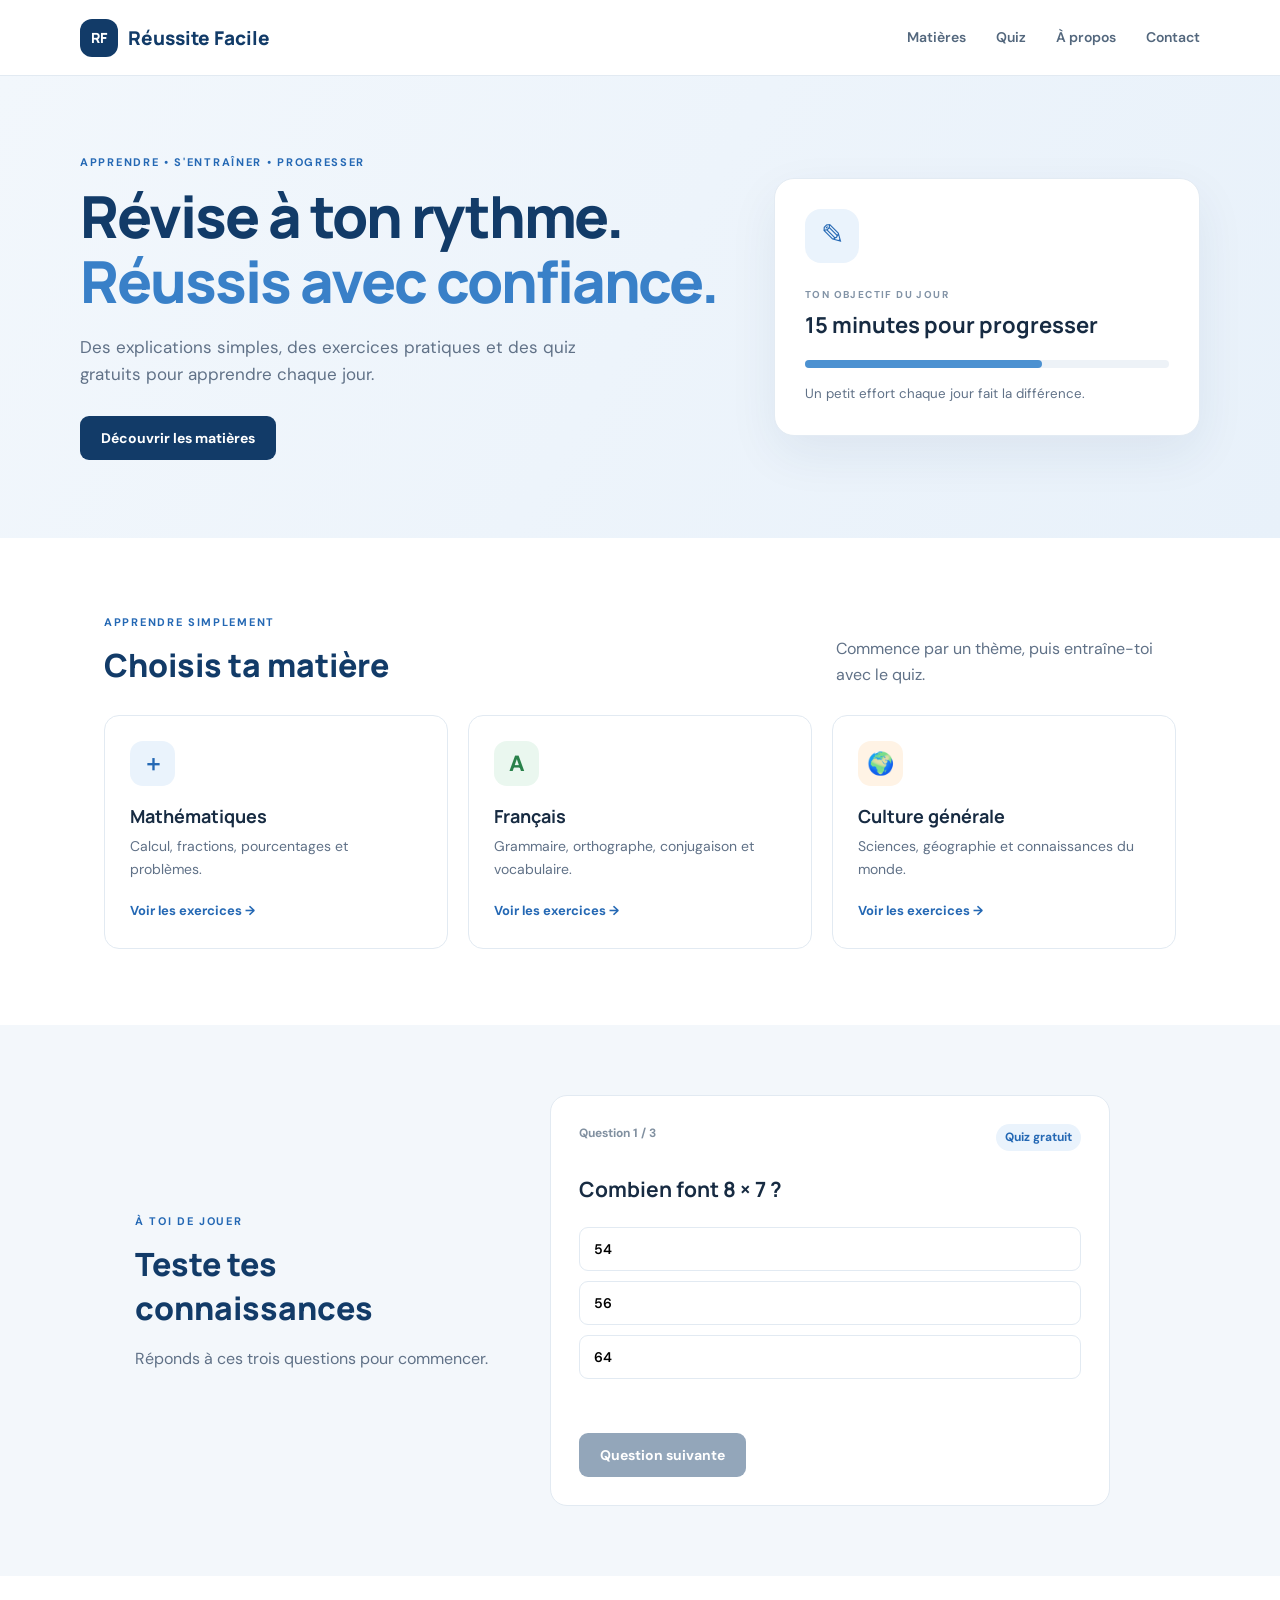
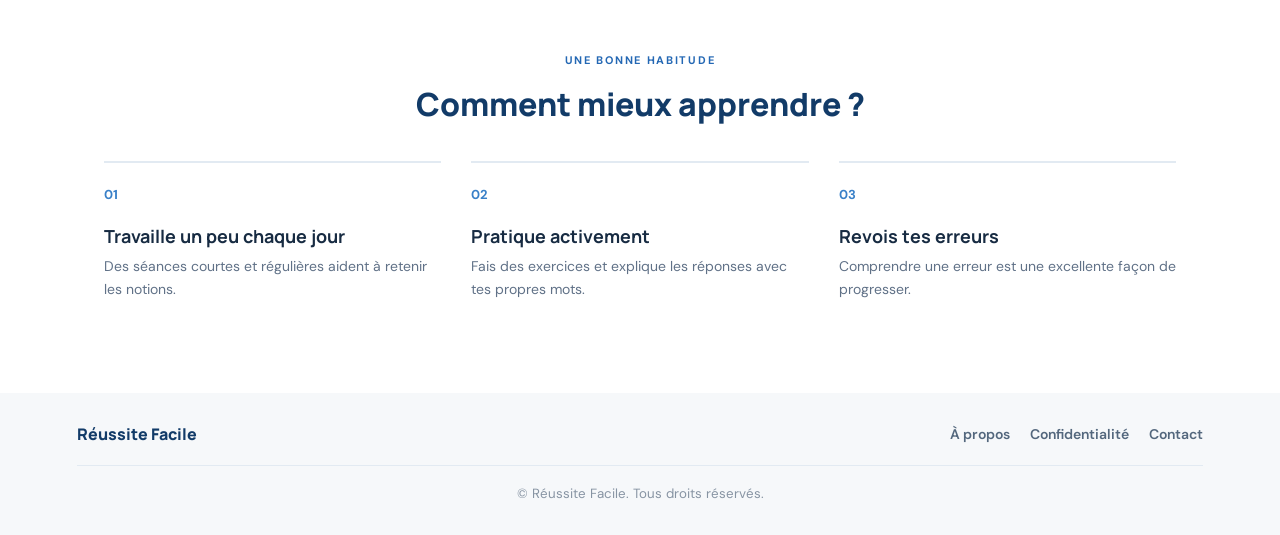
==== index.html @ f62d9c6b "Add files via upload" ====
<!doctype html>
<html lang="fr">
<head>
  <meta charset="utf-8">
  <meta name="viewport" content="width=device-width, initial-scale=1">
  <meta name="description" content="Révise facilement avec des cours, exercices et quiz gratuits en français.">
  <meta name="theme-color" content="#123b68">
  <title>Réussite Facile — Cours et exercices gratuits</title>
  <link rel="stylesheet" href="style.css">
  <!-- Après approbation AdSense, colle ici le code officiel fourni dans ton compte. -->
</head>
<body>
<header class="site-header">
  <a class="brand" href="index.html"><span class="brand-mark">RF</span> Réussite Facile</a>
  <button class="menu-toggle" aria-label="Ouvrir le menu" aria-expanded="false">☰</button>
  <nav class="nav">
    <a href="#matieres">Matières</a><a href="#quiz">Quiz</a><a href="a-propos.html">À propos</a><a href="contact.html">Contact</a>
  </nav>
</header>
<main>
  <section class="hero">
    <div class="hero-copy">
      <p class="eyebrow">APPRENDRE • S'ENTRAÎNER • PROGRESSER</p>
      <h1>Révise à ton rythme.<br><span>Réussis avec confiance.</span></h1>
      <p>Des explications simples, des exercices pratiques et des quiz gratuits pour apprendre chaque jour.</p>
      <a class="button" href="#matieres">Découvrir les matières</a>
    </div>
    <div class="hero-card" aria-label="Carte de révision">
      <div class="book-icon">✎</div><p class="card-kicker">TON OBJECTIF DU JOUR</p>
      <h2>15 minutes pour progresser</h2>
      <div class="progress"><span></span></div><small>Un petit effort chaque jour fait la différence.</small>
    </div>
  </section>

  <section class="section" id="matieres">
    <div class="section-heading"><div><p class="eyebrow">APPRENDRE SIMPLEMENT</p><h2>Choisis ta matière</h2></div><p>Commence par un thème, puis entraîne-toi avec le quiz.</p></div>
    <div class="subject-grid">
      <article class="subject"><div class="subject-icon blue">＋</div><h3>Mathématiques</h3><p>Calcul, fractions, pourcentages et problèmes.</p><a href="#quiz" data-subject="math">Voir les exercices →</a></article>
      <article class="subject"><div class="subject-icon green">A</div><h3>Français</h3><p>Grammaire, orthographe, conjugaison et vocabulaire.</p><a href="#quiz" data-subject="fr">Voir les exercices →</a></article>
      <article class="subject"><div class="subject-icon orange">🌍</div><h3>Culture générale</h3><p>Sciences, géographie et connaissances du monde.</p><a href="#quiz" data-subject="culture">Voir les exercices →</a></article>
    </div>
  </section>

  <section class="quiz-section" id="quiz">
    <div class="quiz-intro"><p class="eyebrow">À TOI DE JOUER</p><h2>Teste tes connaissances</h2><p>Réponds à ces trois questions pour commencer.</p></div>
    <div class="quiz-card">
      <div class="quiz-top"><span id="question-count">Question 1 / 3</span><span class="tag">Quiz gratuit</span></div>
      <h3 id="question">Combien font 8 × 7 ?</h3>
      <div id="answers" class="answers">
        <button class="answer">54</button><button class="answer">56</button><button class="answer">64</button>
      </div>
      <p id="feedback" class="feedback" aria-live="polite"></p>
      <button id="next" class="button" disabled>Question suivante</button>
    </div>
  </section>

  <section class="section tips">
    <p class="eyebrow">UNE BONNE HABITUDE</p><h2>Comment mieux apprendre ?</h2>
    <div class="tip-grid"><div><b>01</b><h3>Travaille un peu chaque jour</h3><p>Des séances courtes et régulières aident à retenir les notions.</p></div><div><b>02</b><h3>Pratique activement</h3><p>Fais des exercices et explique les réponses avec tes propres mots.</p></div><div><b>03</b><h3>Revois tes erreurs</h3><p>Comprendre une erreur est une excellente façon de progresser.</p></div></div>
  </section>
</main>
<footer><a class="brand footer-brand" href="index.html">Réussite Facile</a><div><a href="a-propos.html">À propos</a><a href="confidentialite.html">Confidentialité</a><a href="contact.html">Contact</a></div><small>© <span id="year"></span> Réussite Facile. Tous droits réservés.</small></footer>
<script src="script.js"></script>
</body>
</html>
---- style.css ----
@import url('https://fonts.googleapis.com/css2?family=DM+Sans:wght@400;500;600;700&family=Manrope:wght@500;600;700;800&display=swap');
:root{--navy:#123b68;--blue:#2468b4;--ink:#172b42;--muted:#607187;--pale:#f3f7fb;--line:#e2eaf2}
*{box-sizing:border-box}html{scroll-behavior:smooth}body{margin:0;font-family:'DM Sans',Arial,sans-serif;color:var(--ink);line-height:1.6}a{color:var(--blue);text-decoration:none}.site-header{height:76px;padding:0 max(6%,calc((100% - 1120px)/2));display:flex;align-items:center;justify-content:space-between;border-bottom:1px solid var(--line);background:#fff}.brand{display:flex;align-items:center;gap:10px;color:var(--navy);font:800 19px Manrope,sans-serif}.brand-mark{display:grid;place-items:center;width:38px;height:38px;border-radius:12px;background:var(--navy);color:#fff;font-size:14px}.nav{display:flex;gap:30px}.nav a,footer a{color:#53677d;font-weight:600;font-size:14px}.menu-toggle{display:none;background:none;border:0;font-size:24px}.hero{background:linear-gradient(120deg,#f2f7fc,#e8f1fa);padding:78px max(6%,calc((100% - 1120px)/2));display:grid;grid-template-columns:1.2fr .8fr;gap:55px;align-items:center}.eyebrow{font-size:11px;letter-spacing:1.7px;font-weight:700;color:var(--blue);margin:0 0 12px}.hero h1{font:800 clamp(36px,5vw,58px)/1.12 Manrope,sans-serif;letter-spacing:-2px;margin:0 0 20px;color:var(--navy)}.hero h1 span{color:#3980c8}.hero-copy>p:not(.eyebrow){max-width:550px;color:var(--muted);font-size:17px;margin-bottom:28px}.button{display:inline-block;border:0;border-radius:9px;background:var(--navy);color:white;padding:13px 21px;font:700 14px 'DM Sans';cursor:pointer}.button:disabled{opacity:.45;cursor:not-allowed}.hero-card{background:#fff;border:1px solid #e3ebf3;border-radius:20px;padding:30px;box-shadow:0 18px 50px #173b6012}.book-icon{width:54px;height:54px;display:grid;place-items:center;border-radius:16px;background:#eaf3fc;color:var(--blue);font-size:28px}.card-kicker{font-size:10px;letter-spacing:1.4px;color:#8293a6;font-weight:700;margin:24px 0 7px}.hero-card h2{font:700 22px Manrope;margin:0 0 20px}.progress{height:8px;border-radius:10px;background:#edf2f7;margin-bottom:12px}.progress span{display:block;width:65%;height:100%;border-radius:10px;background:#4c91d1}.hero-card small{color:var(--muted)}.section{max-width:1120px;margin:auto;padding:76px 24px}.section-heading{display:flex;justify-content:space-between;align-items:end;margin-bottom:28px}.section h2,.quiz-intro h2{font:800 32px Manrope;color:var(--navy);margin:0}.section-heading>p{color:var(--muted);max-width:340px;margin:0}.subject-grid{display:grid;grid-template-columns:repeat(3,1fr);gap:20px}.subject{border:1px solid var(--line);border-radius:15px;padding:25px;background:white}.subject-icon{width:45px;height:45px;border-radius:13px;display:grid;place-items:center;font-size:22px;font-weight:800}.blue{background:#eaf3fc;color:#2468b4}.green{background:#eaf7ef;color:#29814a}.orange{background:#fff3e5}.subject h3,.tip-grid h3{font:700 18px Manrope;margin:18px 0 7px}.subject p,.tip-grid p{color:var(--muted);font-size:14px;margin:0 0 17px}.subject a{font-size:13px;font-weight:700}.quiz-section{background:var(--pale);padding:70px 24px;display:grid;grid-template-columns:.8fr 1.2fr;gap:55px;align-items:center;justify-content:center}.quiz-intro{max-width:360px;justify-self:end}.quiz-intro>p:last-child{color:var(--muted)}.quiz-card{width:min(100%,560px);background:#fff;border:1px solid var(--line);border-radius:17px;padding:28px}.quiz-top{display:flex;justify-content:space-between;color:#8190a0;font-size:12px;font-weight:700}.tag{background:#eaf3fc;color:var(--blue);padding:4px 9px;border-radius:30px}.quiz-card h3{font:700 21px Manrope;margin:24px 0}.answers{display:grid;gap:10px}.answer{text-align:left;background:#fff;border:1px solid var(--line);border-radius:9px;padding:12px 14px;font:600 14px 'DM Sans';cursor:pointer}.answer:hover{border-color:#79a9d8}.answer.correct{background:#eaf7ef;border-color:#5eae78}.answer.wrong{background:#fff0ed;border-color:#dc8c7c}.feedback{min-height:24px;font-size:13px;font-weight:700}.quiz-card>.button{margin-top:4px}.tips{text-align:center}.tip-grid{display:grid;grid-template-columns:repeat(3,1fr);gap:30px;text-align:left;margin-top:35px}.tip-grid>div{border-top:2px solid var(--line);padding-top:18px}.tip-grid b{color:#3980c8;font-size:13px}footer{background:#f6f8fa;padding:30px 6%;display:flex;align-items:center;justify-content:space-between;gap:20px;flex-wrap:wrap}footer div{display:flex;gap:20px}.footer-brand{font-size:16px}footer small{color:#8794a3;width:100%;text-align:center;border-top:1px solid var(--line);padding-top:17px}
.content-page{max-width:850px;margin:60px auto;padding:0 24px;min-height:55vh}.content-page h1{font:800 38px Manrope;color:var(--navy)}.content-page p{color:var(--muted)}
@media(max-width:700px){.site-header{height:66px;padding:0 20px}.menu-toggle{display:block}.nav{display:none;position:absolute;top:66px;left:0;right:0;background:#fff;padding:18px 22px;z-index:2;border-bottom:1px solid var(--line);flex-direction:column;gap:14px}.nav.open{display:flex}.hero{padding:55px 23px;grid-template-columns:1fr;gap:30px}.hero h1{letter-spacing:-1.3px}.section{padding:55px 22px}.section-heading{display:block}.section-heading>p{margin-top:10px}.subject-grid,.tip-grid{grid-template-columns:1fr}.quiz-section{grid-template-columns:1fr;gap:22px;padding:55px 22px}.quiz-intro{justify-self:start}.quiz-card{padding:22px}footer{padding:28px 22px;justify-content:flex-start}footer div{flex-wrap:wrap}}
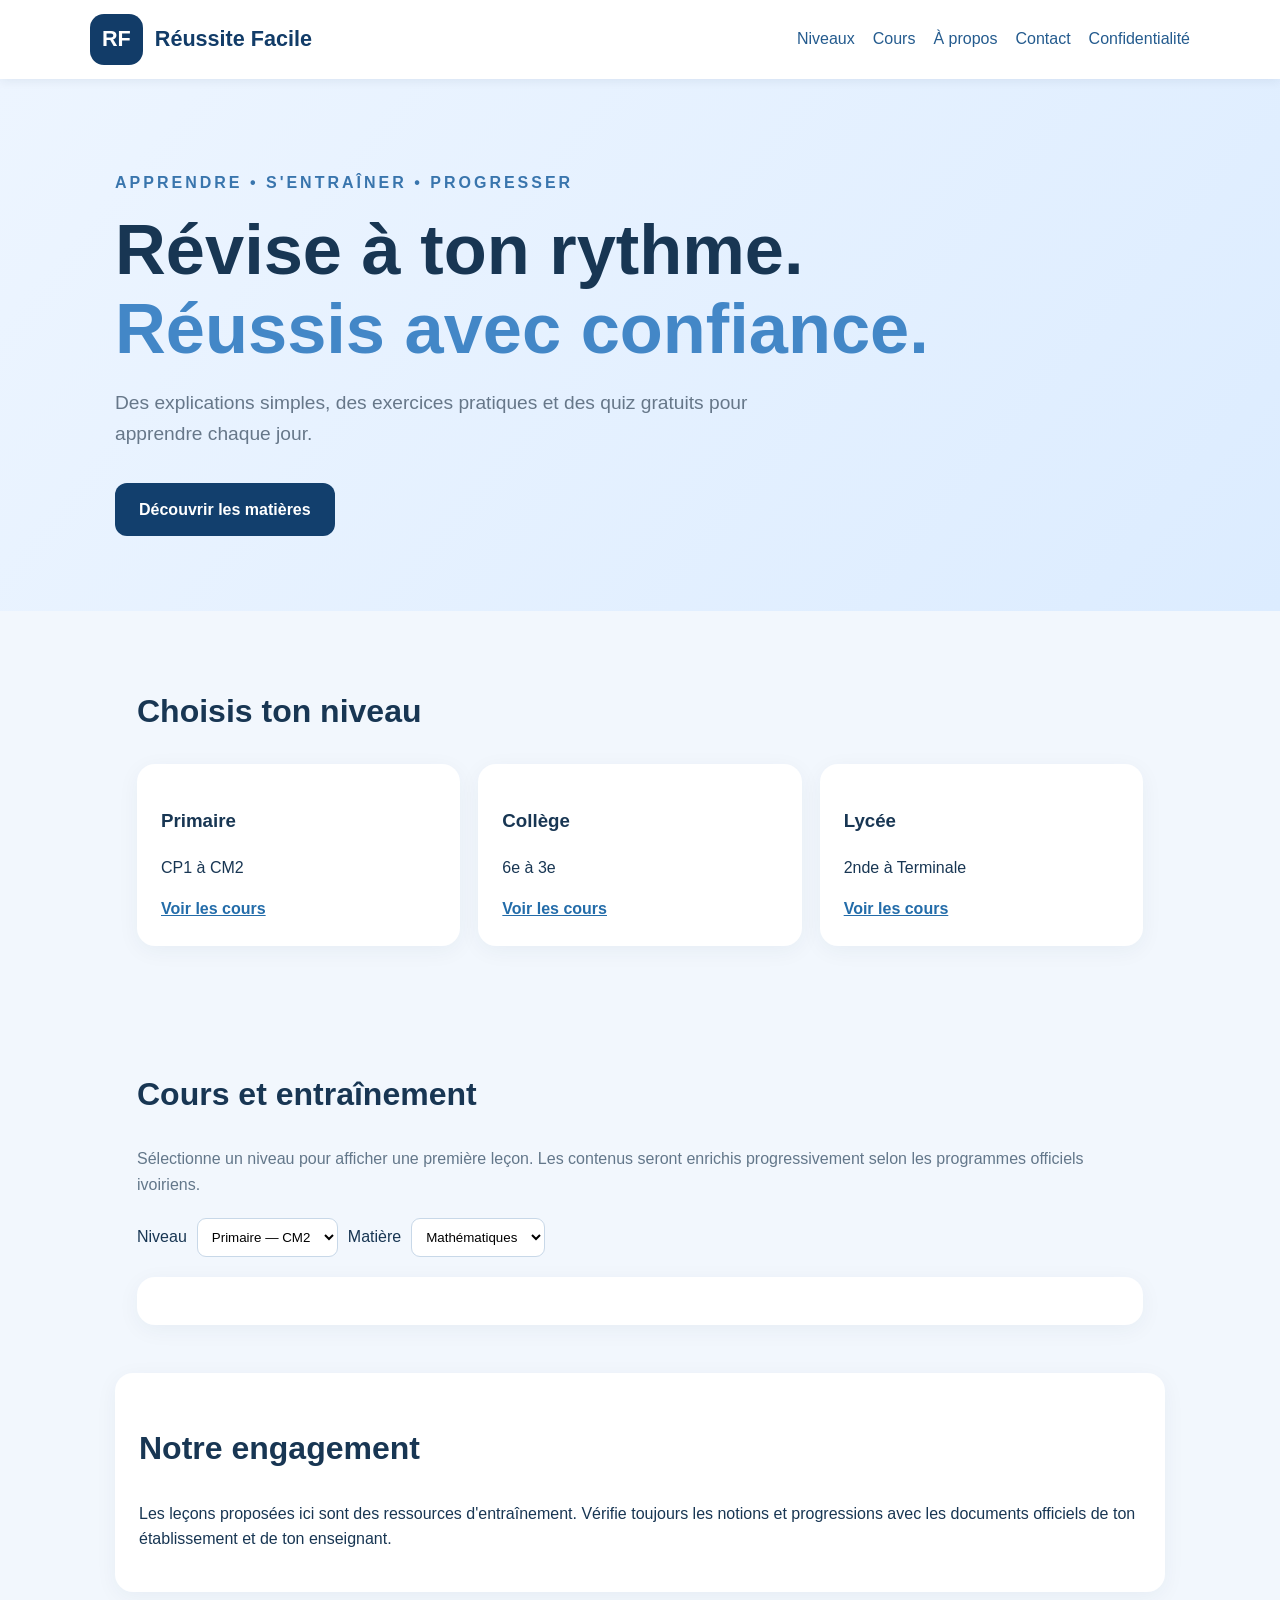
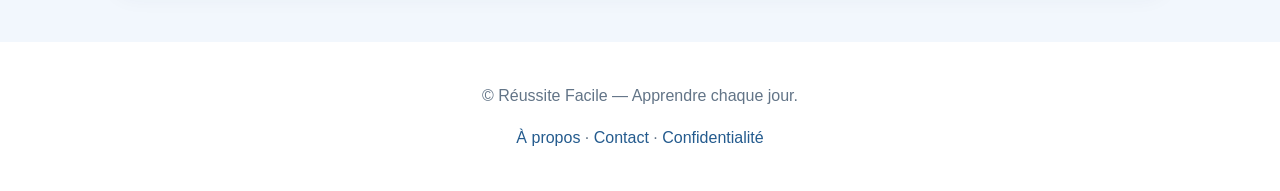
==== commit 152730b9: "Add files via upload" ====
--- a/index.html
+++ b/index.html
@@ -1,65 +1,27 @@
 <!doctype html>
 <html lang="fr">
 <head>
-  <meta charset="utf-8">
-  <meta name="viewport" content="width=device-width, initial-scale=1">
-  <meta name="description" content="Révise facilement avec des cours, exercices et quiz gratuits en français.">
-  <meta name="theme-color" content="#123b68">
-  <title>Réussite Facile — Cours et exercices gratuits</title>
-  <link rel="stylesheet" href="style.css">
-  <!-- Après approbation AdSense, colle ici le code officiel fourni dans ton compte. -->
+<meta charset="utf-8"><meta name="viewport" content="width=device-width, initial-scale=1">
+<meta name="description" content="Réussite Facile : cours, exercices corrigés et quiz pour apprendre au primaire, au collège et au lycée en Côte d’Ivoire.">
+<title>Réussite Facile — Apprendre, s'entraîner, progresser</title>
+<link rel="stylesheet" href="style.css">
 </head>
 <body>
-<header class="site-header">
-  <a class="brand" href="index.html"><span class="brand-mark">RF</span> Réussite Facile</a>
-  <button class="menu-toggle" aria-label="Ouvrir le menu" aria-expanded="false">☰</button>
-  <nav class="nav">
-    <a href="#matieres">Matières</a><a href="#quiz">Quiz</a><a href="a-propos.html">À propos</a><a href="contact.html">Contact</a>
-  </nav>
-</header>
+<header class="top"><a class="brand" href="index.html"><span>RF</span> Réussite Facile</a><button id="menuBtn" aria-label="Ouvrir le menu">☰</button>
+<nav id="nav"><a href="#niveaux">Niveaux</a><a href="#cours">Cours</a><a href="a-propos.html">À propos</a><a href="contact.html">Contact</a><a href="confidentialite.html">Confidentialité</a></nav></header>
 <main>
-  <section class="hero">
-    <div class="hero-copy">
-      <p class="eyebrow">APPRENDRE • S'ENTRAÎNER • PROGRESSER</p>
-      <h1>Révise à ton rythme.<br><span>Réussis avec confiance.</span></h1>
-      <p>Des explications simples, des exercices pratiques et des quiz gratuits pour apprendre chaque jour.</p>
-      <a class="button" href="#matieres">Découvrir les matières</a>
-    </div>
-    <div class="hero-card" aria-label="Carte de révision">
-      <div class="book-icon">✎</div><p class="card-kicker">TON OBJECTIF DU JOUR</p>
-      <h2>15 minutes pour progresser</h2>
-      <div class="progress"><span></span></div><small>Un petit effort chaque jour fait la différence.</small>
-    </div>
-  </section>
-
-  <section class="section" id="matieres">
-    <div class="section-heading"><div><p class="eyebrow">APPRENDRE SIMPLEMENT</p><h2>Choisis ta matière</h2></div><p>Commence par un thème, puis entraîne-toi avec le quiz.</p></div>
-    <div class="subject-grid">
-      <article class="subject"><div class="subject-icon blue">＋</div><h3>Mathématiques</h3><p>Calcul, fractions, pourcentages et problèmes.</p><a href="#quiz" data-subject="math">Voir les exercices →</a></article>
-      <article class="subject"><div class="subject-icon green">A</div><h3>Français</h3><p>Grammaire, orthographe, conjugaison et vocabulaire.</p><a href="#quiz" data-subject="fr">Voir les exercices →</a></article>
-      <article class="subject"><div class="subject-icon orange">🌍</div><h3>Culture générale</h3><p>Sciences, géographie et connaissances du monde.</p><a href="#quiz" data-subject="culture">Voir les exercices →</a></article>
-    </div>
-  </section>
-
-  <section class="quiz-section" id="quiz">
-    <div class="quiz-intro"><p class="eyebrow">À TOI DE JOUER</p><h2>Teste tes connaissances</h2><p>Réponds à ces trois questions pour commencer.</p></div>
-    <div class="quiz-card">
-      <div class="quiz-top"><span id="question-count">Question 1 / 3</span><span class="tag">Quiz gratuit</span></div>
-      <h3 id="question">Combien font 8 × 7 ?</h3>
-      <div id="answers" class="answers">
-        <button class="answer">54</button><button class="answer">56</button><button class="answer">64</button>
-      </div>
-      <p id="feedback" class="feedback" aria-live="polite"></p>
-      <button id="next" class="button" disabled>Question suivante</button>
-    </div>
-  </section>
-
-  <section class="section tips">
-    <p class="eyebrow">UNE BONNE HABITUDE</p><h2>Comment mieux apprendre ?</h2>
-    <div class="tip-grid"><div><b>01</b><h3>Travaille un peu chaque jour</h3><p>Des séances courtes et régulières aident à retenir les notions.</p></div><div><b>02</b><h3>Pratique activement</h3><p>Fais des exercices et explique les réponses avec tes propres mots.</p></div><div><b>03</b><h3>Revois tes erreurs</h3><p>Comprendre une erreur est une excellente façon de progresser.</p></div></div>
-  </section>
+<section class="hero"><p class="eyebrow">APPRENDRE • S'ENTRAÎNER • PROGRESSER</p><h1>Révise à ton rythme.<br><em>Réussis avec confiance.</em></h1><p>Des explications simples, des exercices pratiques et des quiz gratuits pour apprendre chaque jour.</p><a class="cta" href="#niveaux">Découvrir les matières</a></section>
+<section class="section" id="niveaux"><h2>Choisis ton niveau</h2><div class="cards">
+<article class="card"><h3>Primaire</h3><p>CP1 à CM2</p><a href="#cours" data-level="primaire">Voir les cours</a></article>
+<article class="card"><h3>Collège</h3><p>6e à 3e</p><a href="#cours" data-level="college">Voir les cours</a></article>
+<article class="card"><h3>Lycée</h3><p>2nde à Terminale</p><a href="#cours" data-level="lycee">Voir les cours</a></article>
+</div></section>
+<section class="section" id="cours"><h2>Cours et entraînement</h2><p class="muted">Sélectionne un niveau pour afficher une première leçon. Les contenus seront enrichis progressivement selon les programmes officiels ivoiriens.</p>
+<div class="filters"><label for="level">Niveau</label><select id="level"><option value="primaire">Primaire — CM2</option><option value="college">Collège — 6e</option><option value="lycee">Lycée — 2nde</option></select><label for="subject">Matière</label><select id="subject"><option value="maths">Mathématiques</option><option value="francais">Français</option></select></div>
+<div id="lesson" class="lesson" aria-live="polite"></div>
+</section>
+<section class="section note"><h2>Notre engagement</h2><p>Les leçons proposées ici sont des ressources d'entraînement. Vérifie toujours les notions et progressions avec les documents officiels de ton établissement et de ton enseignant.</p></section>
 </main>
-<footer><a class="brand footer-brand" href="index.html">Réussite Facile</a><div><a href="a-propos.html">À propos</a><a href="confidentialite.html">Confidentialité</a><a href="contact.html">Contact</a></div><small>© <span id="year"></span> Réussite Facile. Tous droits réservés.</small></footer>
+<footer><p>© <span id="year"></span> Réussite Facile — Apprendre chaque jour.</p><p><a href="a-propos.html">À propos</a> · <a href="contact.html">Contact</a> · <a href="confidentialite.html">Confidentialité</a></p></footer>
 <script src="script.js"></script>
-</body>
-</html>+</body></html>
--- a/style.css
+++ b/style.css
@@ -1,5 +1 @@
-@import url('https://fonts.googleapis.com/css2?family=DM+Sans:wght@400;500;600;700&family=Manrope:wght@500;600;700;800&display=swap');
-:root{--navy:#123b68;--blue:#2468b4;--ink:#172b42;--muted:#607187;--pale:#f3f7fb;--line:#e2eaf2}
-*{box-sizing:border-box}html{scroll-behavior:smooth}body{margin:0;font-family:'DM Sans',Arial,sans-serif;color:var(--ink);line-height:1.6}a{color:var(--blue);text-decoration:none}.site-header{height:76px;padding:0 max(6%,calc((100% - 1120px)/2));display:flex;align-items:center;justify-content:space-between;border-bottom:1px solid var(--line);background:#fff}.brand{display:flex;align-items:center;gap:10px;color:var(--navy);font:800 19px Manrope,sans-serif}.brand-mark{display:grid;place-items:center;width:38px;height:38px;border-radius:12px;background:var(--navy);color:#fff;font-size:14px}.nav{display:flex;gap:30px}.nav a,footer a{color:#53677d;font-weight:600;font-size:14px}.menu-toggle{display:none;background:none;border:0;font-size:24px}.hero{background:linear-gradient(120deg,#f2f7fc,#e8f1fa);padding:78px max(6%,calc((100% - 1120px)/2));display:grid;grid-template-columns:1.2fr .8fr;gap:55px;align-items:center}.eyebrow{font-size:11px;letter-spacing:1.7px;font-weight:700;color:var(--blue);margin:0 0 12px}.hero h1{font:800 clamp(36px,5vw,58px)/1.12 Manrope,sans-serif;letter-spacing:-2px;margin:0 0 20px;color:var(--navy)}.hero h1 span{color:#3980c8}.hero-copy>p:not(.eyebrow){max-width:550px;color:var(--muted);font-size:17px;margin-bottom:28px}.button{display:inline-block;border:0;border-radius:9px;background:var(--navy);color:white;padding:13px 21px;font:700 14px 'DM Sans';cursor:pointer}.button:disabled{opacity:.45;cursor:not-allowed}.hero-card{background:#fff;border:1px solid #e3ebf3;border-radius:20px;padding:30px;box-shadow:0 18px 50px #173b6012}.book-icon{width:54px;height:54px;display:grid;place-items:center;border-radius:16px;background:#eaf3fc;color:var(--blue);font-size:28px}.card-kicker{font-size:10px;letter-spacing:1.4px;color:#8293a6;font-weight:700;margin:24px 0 7px}.hero-card h2{font:700 22px Manrope;margin:0 0 20px}.progress{height:8px;border-radius:10px;background:#edf2f7;margin-bottom:12px}.progress span{display:block;width:65%;height:100%;border-radius:10px;background:#4c91d1}.hero-card small{color:var(--muted)}.section{max-width:1120px;margin:auto;padding:76px 24px}.section-heading{display:flex;justify-content:space-between;align-items:end;margin-bottom:28px}.section h2,.quiz-intro h2{font:800 32px Manrope;color:var(--navy);margin:0}.section-heading>p{color:var(--muted);max-width:340px;margin:0}.subject-grid{display:grid;grid-template-columns:repeat(3,1fr);gap:20px}.subject{border:1px solid var(--line);border-radius:15px;padding:25px;background:white}.subject-icon{width:45px;height:45px;border-radius:13px;display:grid;place-items:center;font-size:22px;font-weight:800}.blue{background:#eaf3fc;color:#2468b4}.green{background:#eaf7ef;color:#29814a}.orange{background:#fff3e5}.subject h3,.tip-grid h3{font:700 18px Manrope;margin:18px 0 7px}.subject p,.tip-grid p{color:var(--muted);font-size:14px;margin:0 0 17px}.subject a{font-size:13px;font-weight:700}.quiz-section{background:var(--pale);padding:70px 24px;display:grid;grid-template-columns:.8fr 1.2fr;gap:55px;align-items:center;justify-content:center}.quiz-intro{max-width:360px;justify-self:end}.quiz-intro>p:last-child{color:var(--muted)}.quiz-card{width:min(100%,560px);background:#fff;border:1px solid var(--line);border-radius:17px;padding:28px}.quiz-top{display:flex;justify-content:space-between;color:#8190a0;font-size:12px;font-weight:700}.tag{background:#eaf3fc;color:var(--blue);padding:4px 9px;border-radius:30px}.quiz-card h3{font:700 21px Manrope;margin:24px 0}.answers{display:grid;gap:10px}.answer{text-align:left;background:#fff;border:1px solid var(--line);border-radius:9px;padding:12px 14px;font:600 14px 'DM Sans';cursor:pointer}.answer:hover{border-color:#79a9d8}.answer.correct{background:#eaf7ef;border-color:#5eae78}.answer.wrong{background:#fff0ed;border-color:#dc8c7c}.feedback{min-height:24px;font-size:13px;font-weight:700}.quiz-card>.button{margin-top:4px}.tips{text-align:center}.tip-grid{display:grid;grid-template-columns:repeat(3,1fr);gap:30px;text-align:left;margin-top:35px}.tip-grid>div{border-top:2px solid var(--line);padding-top:18px}.tip-grid b{color:#3980c8;font-size:13px}footer{background:#f6f8fa;padding:30px 6%;display:flex;align-items:center;justify-content:space-between;gap:20px;flex-wrap:wrap}footer div{display:flex;gap:20px}.footer-brand{font-size:16px}footer small{color:#8794a3;width:100%;text-align:center;border-top:1px solid var(--line);padding-top:17px}
-.content-page{max-width:850px;margin:60px auto;padding:0 24px;min-height:55vh}.content-page h1{font:800 38px Manrope;color:var(--navy)}.content-page p{color:var(--muted)}
-@media(max-width:700px){.site-header{height:66px;padding:0 20px}.menu-toggle{display:block}.nav{display:none;position:absolute;top:66px;left:0;right:0;background:#fff;padding:18px 22px;z-index:2;border-bottom:1px solid var(--line);flex-direction:column;gap:14px}.nav.open{display:flex}.hero{padding:55px 23px;grid-template-columns:1fr;gap:30px}.hero h1{letter-spacing:-1.3px}.section{padding:55px 22px}.section-heading{display:block}.section-heading>p{margin-top:10px}.subject-grid,.tip-grid{grid-template-columns:1fr}.quiz-section{grid-template-columns:1fr;gap:22px;padding:55px 22px}.quiz-intro{justify-self:start}.quiz-card{padding:22px}footer{padding:28px 22px;justify-content:flex-start}footer div{flex-wrap:wrap}}
+*{box-sizing:border-box}body{margin:0;font-family:Arial,Helvetica,sans-serif;color:#183653;background:#f2f7fd;line-height:1.6}.top{background:#fff;display:flex;align-items:center;justify-content:space-between;padding:14px max(5%,calc((100% - 1100px)/2));box-shadow:0 2px 10px #102c4b12;position:sticky;top:0;z-index:5}.brand{font-size:1.35rem;font-weight:800;color:#123c68;text-decoration:none;display:flex;align-items:center;gap:12px}.brand span{background:#123c68;color:white;border-radius:14px;padding:8px 12px}nav{display:flex;gap:18px}nav a,footer a{color:#245b8e;text-decoration:none}#menuBtn{display:none;border:0;background:none;font-size:1.6rem}.hero{padding:75px max(6%,calc((100% - 1050px)/2));background:linear-gradient(130deg,#edf5ff,#dcecff)}.eyebrow{letter-spacing:3px;font-weight:bold;color:#3975ad}.hero h1{font-size:clamp(2.4rem,6vw,4.4rem);line-height:1.12;margin:16px 0}.hero em{color:#4387c7;font-style:normal}.hero>p:not(.eyebrow){font-size:1.2rem;color:#667789;max-width:650px}.cta,button.cta{display:inline-block;background:#123f6d;color:white;text-decoration:none;padding:14px 24px;border-radius:12px;font-weight:bold;margin-top:14px}.section{max-width:1050px;margin:0 auto;padding:48px 22px}.section h2{font-size:2rem}.cards{display:grid;grid-template-columns:repeat(3,1fr);gap:18px}.card,.lesson,.note{background:#fff;border-radius:18px;padding:24px;box-shadow:0 5px 22px #1836530d}.card a{color:#236ca9;font-weight:bold}.filters{display:flex;gap:10px;align-items:center;flex-wrap:wrap;margin:20px 0}.filters select{padding:10px;border:1px solid #c8d8e8;border-radius:9px;background:white}.lesson h3{margin-top:0}.lesson h4{margin-bottom:4px}.question{padding:14px;background:#f3f7fc;border-radius:12px;margin:16px 0}.question label{display:block;margin:7px 0}.feedback{font-weight:bold;margin-top:10px}.muted{color:#63778a}.note{margin-bottom:50px}footer{text-align:center;padding:25px;background:#fff;color:#627487}@media(max-width:700px){.top{padding:12px 18px}#menuBtn{display:block}nav{display:none;position:absolute;top:65px;left:0;right:0;background:white;padding:18px;flex-direction:column}nav.open{display:flex}.cards{grid-template-columns:1fr}.hero{padding:60px 25px}.section{padding:35px 18px}}
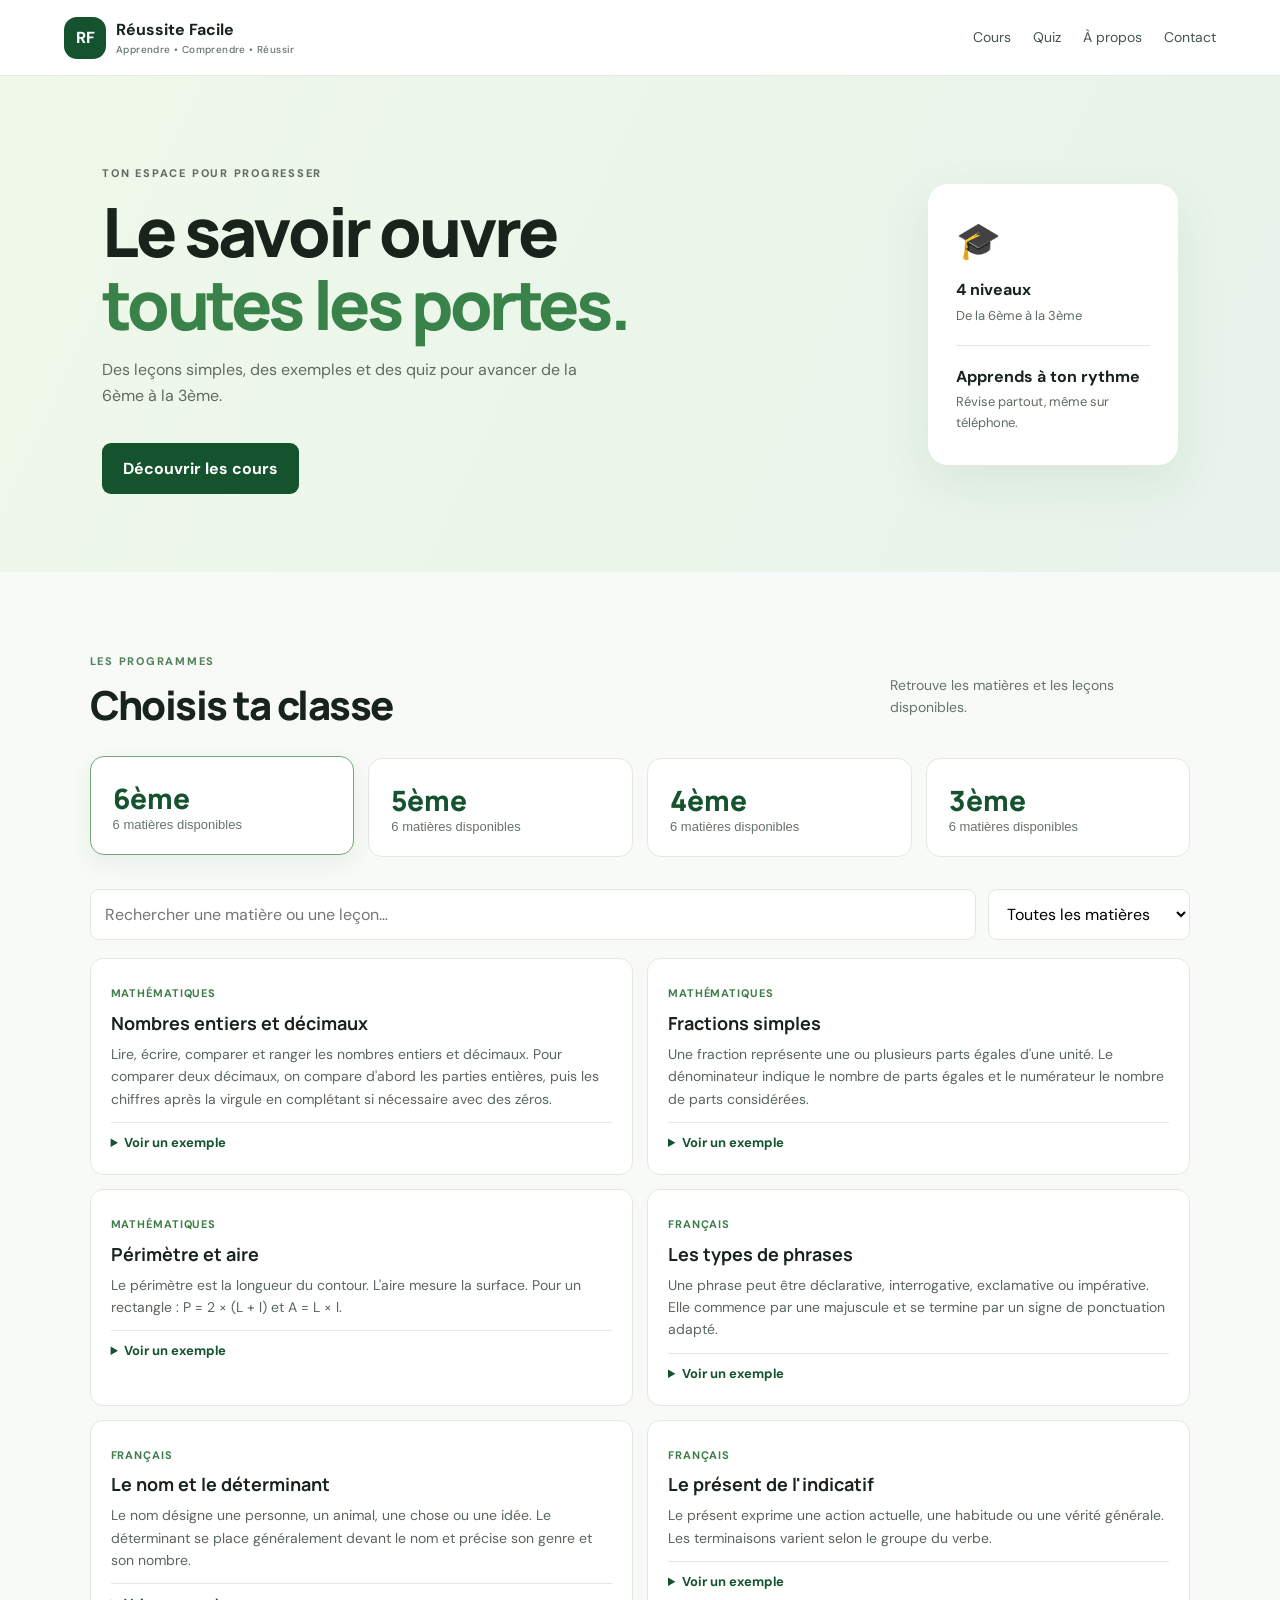
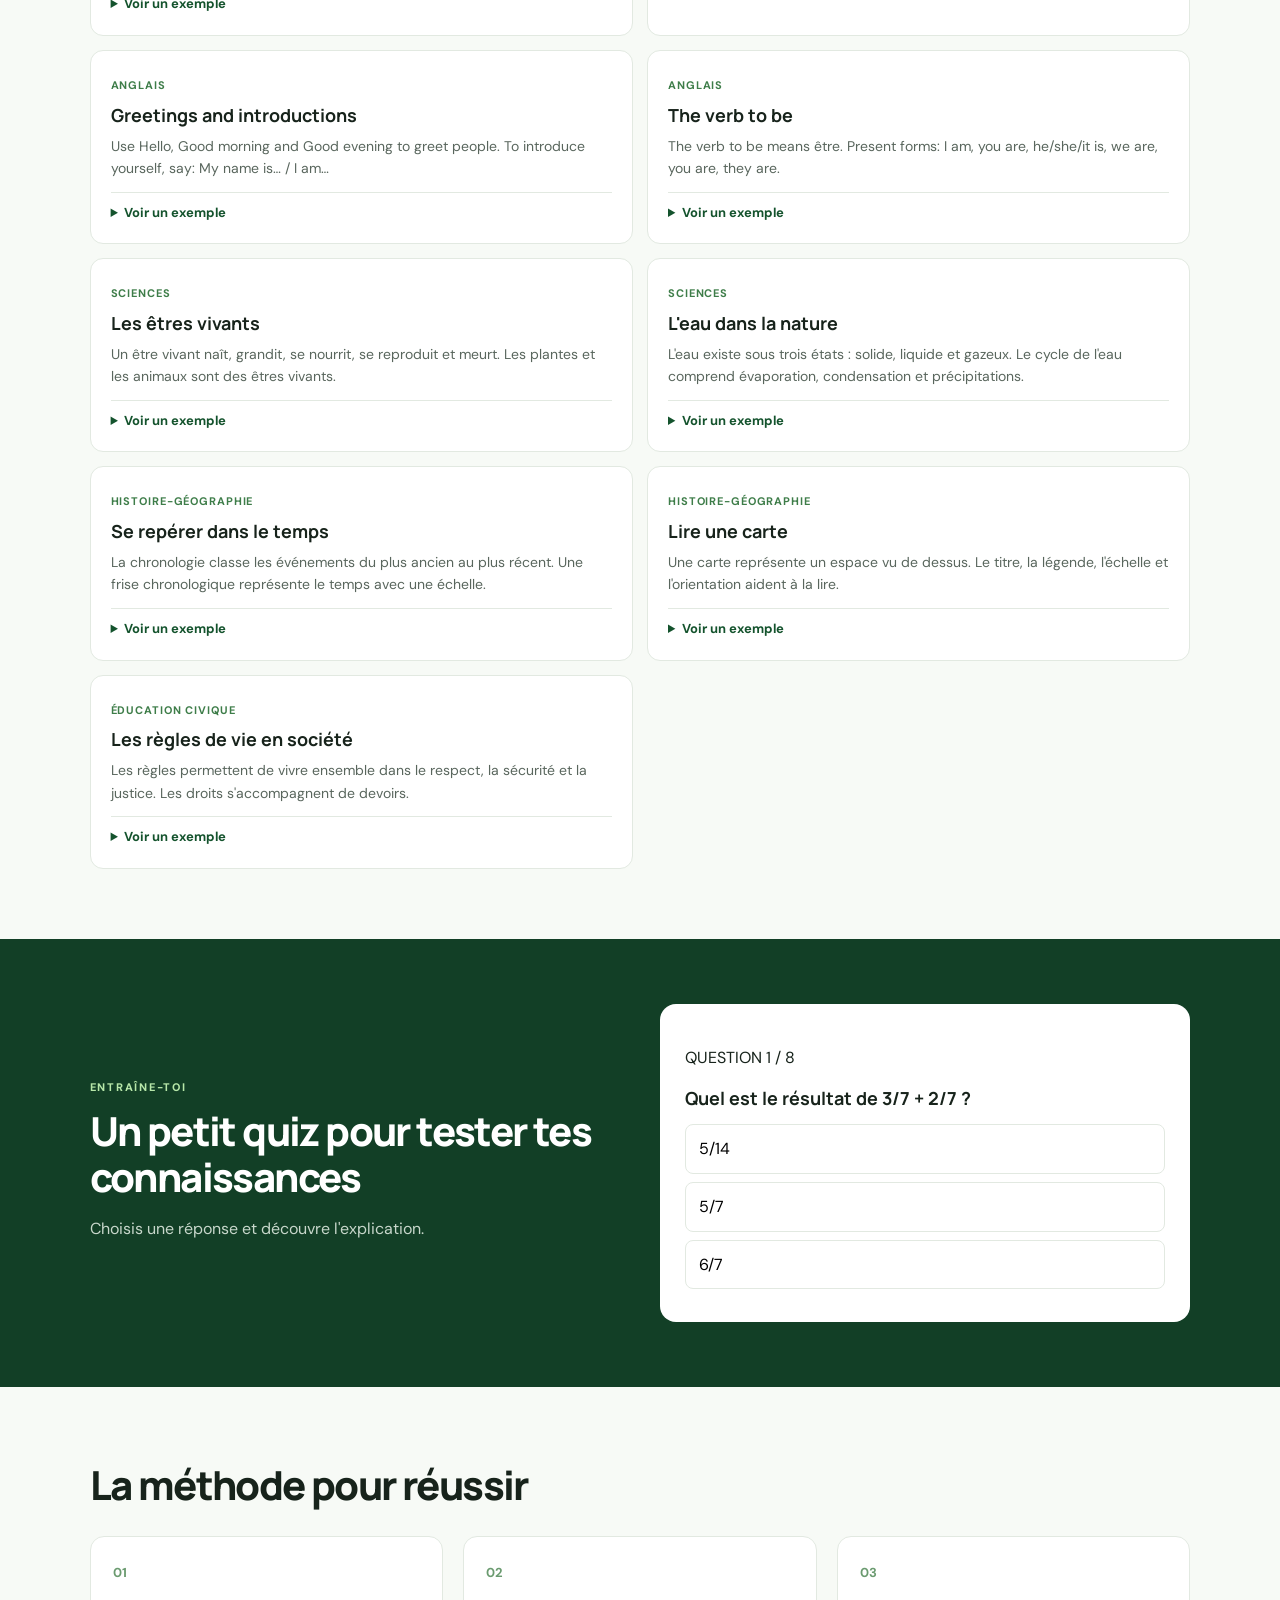
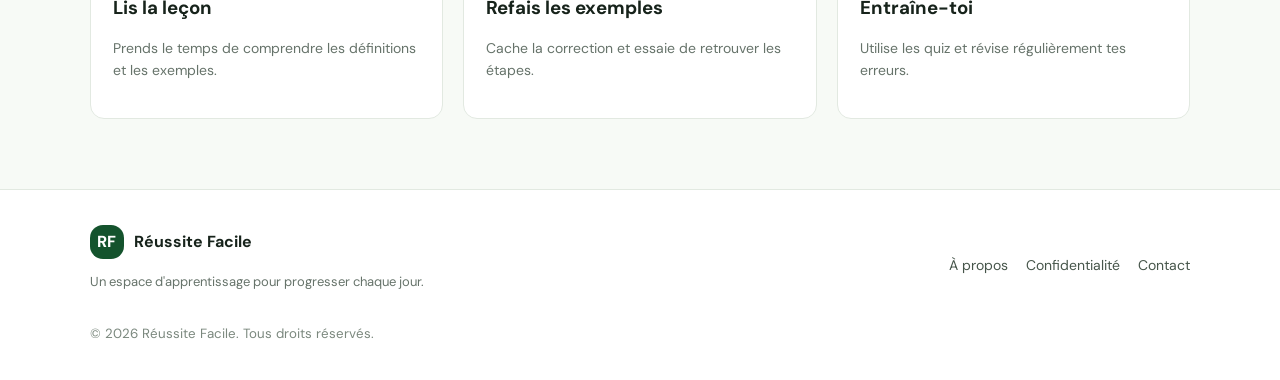
==== commit 02f4ef16: "Add files via upload" ====
--- a/index.html
+++ b/index.html
@@ -1,27 +1,20 @@
 <!doctype html>
 <html lang="fr">
 <head>
-<meta charset="utf-8"><meta name="viewport" content="width=device-width, initial-scale=1">
-<meta name="description" content="Réussite Facile : cours, exercices corrigés et quiz pour apprendre au primaire, au collège et au lycée en Côte d’Ivoire.">
-<title>Réussite Facile — Apprendre, s'entraîner, progresser</title>
-<link rel="stylesheet" href="style.css">
-</head>
-<body>
-<header class="top"><a class="brand" href="index.html"><span>RF</span> Réussite Facile</a><button id="menuBtn" aria-label="Ouvrir le menu">☰</button>
-<nav id="nav"><a href="#niveaux">Niveaux</a><a href="#cours">Cours</a><a href="a-propos.html">À propos</a><a href="contact.html">Contact</a><a href="confidentialite.html">Confidentialité</a></nav></header>
+<meta charset="utf-8"><meta name="viewport" content="width=device-width,initial-scale=1">
+<meta name="description" content="Réussite Facile : cours, leçons, exercices et quiz pour les élèves de 6ème à 3ème en Côte d'Ivoire.">
+<meta name="theme-color" content="#14532d">
+<title>Réussite Facile — Apprendre et réussir</title><link rel="stylesheet" href="style.css">
+</head><body>
+<header class="site-header"><a class="brand" href="index.html"><span class="brand-mark">RF</span><span>Réussite <b>Facile</b><small>Apprendre • Comprendre • Réussir</small></span></a>
+<nav><a href="#cours">Cours</a><a href="#quiz">Quiz</a><a href="a-propos.html">À propos</a><a href="contact.html">Contact</a></nav></header>
 <main>
-<section class="hero"><p class="eyebrow">APPRENDRE • S'ENTRAÎNER • PROGRESSER</p><h1>Révise à ton rythme.<br><em>Réussis avec confiance.</em></h1><p>Des explications simples, des exercices pratiques et des quiz gratuits pour apprendre chaque jour.</p><a class="cta" href="#niveaux">Découvrir les matières</a></section>
-<section class="section" id="niveaux"><h2>Choisis ton niveau</h2><div class="cards">
-<article class="card"><h3>Primaire</h3><p>CP1 à CM2</p><a href="#cours" data-level="primaire">Voir les cours</a></article>
-<article class="card"><h3>Collège</h3><p>6e à 3e</p><a href="#cours" data-level="college">Voir les cours</a></article>
-<article class="card"><h3>Lycée</h3><p>2nde à Terminale</p><a href="#cours" data-level="lycee">Voir les cours</a></article>
-</div></section>
-<section class="section" id="cours"><h2>Cours et entraînement</h2><p class="muted">Sélectionne un niveau pour afficher une première leçon. Les contenus seront enrichis progressivement selon les programmes officiels ivoiriens.</p>
-<div class="filters"><label for="level">Niveau</label><select id="level"><option value="primaire">Primaire — CM2</option><option value="college">Collège — 6e</option><option value="lycee">Lycée — 2nde</option></select><label for="subject">Matière</label><select id="subject"><option value="maths">Mathématiques</option><option value="francais">Français</option></select></div>
-<div id="lesson" class="lesson" aria-live="polite"></div>
-</section>
-<section class="section note"><h2>Notre engagement</h2><p>Les leçons proposées ici sont des ressources d'entraînement. Vérifie toujours les notions et progressions avec les documents officiels de ton établissement et de ton enseignant.</p></section>
+<section class="hero"><div><p class="eyebrow">TON ESPACE POUR PROGRESSER</p><h1>Le savoir ouvre<br><em>toutes les portes.</em></h1><p>Des leçons simples, des exemples et des quiz pour avancer de la 6ème à la 3ème.</p><a class="button" href="#cours">Découvrir les cours</a></div><div class="hero-card"><span>🎓</span><strong>4 niveaux</strong><p>De la 6ème à la 3ème</p><hr><strong>Apprends à ton rythme</strong><p>Révise partout, même sur téléphone.</p></div></section>
+<section class="section" id="cours"><div class="section-heading"><div><p class="eyebrow">LES PROGRAMMES</p><h2>Choisis ta classe</h2></div><p>Retrouve les matières et les leçons disponibles.</p></div><div id="class-grid" class="class-grid"></div>
+<div class="toolbar"><input id="search" type="search" placeholder="Rechercher une matière ou une leçon…" aria-label="Rechercher"><select id="subject-filter" aria-label="Filtrer par matière"><option value="">Toutes les matières</option></select></div>
+<div id="lesson-list" class="lesson-list"></div></section>
+<section class="quiz-section" id="quiz"><div class="quiz-intro"><p class="eyebrow">ENTRAÎNE-TOI</p><h2>Un petit quiz pour tester tes connaissances</h2><p>Choisis une réponse et découvre l'explication.</p></div><div class="quiz-box" id="quiz-box"></div></section>
+<section class="section tips"><h2>La méthode pour réussir</h2><div class="tips-grid"><article><b>01</b><h3>Lis la leçon</h3><p>Prends le temps de comprendre les définitions et les exemples.</p></article><article><b>02</b><h3>Refais les exemples</h3><p>Cache la correction et essaie de retrouver les étapes.</p></article><article><b>03</b><h3>Entraîne-toi</h3><p>Utilise les quiz et révise régulièrement tes erreurs.</p></article></div></section>
 </main>
-<footer><p>© <span id="year"></span> Réussite Facile — Apprendre chaque jour.</p><p><a href="a-propos.html">À propos</a> · <a href="contact.html">Contact</a> · <a href="confidentialite.html">Confidentialité</a></p></footer>
-<script src="script.js"></script>
-</body></html>+<footer><div><a class="brand footer-brand" href="index.html"><span class="brand-mark">RF</span><span>Réussite <b>Facile</b></span></a><p>Un espace d'apprentissage pour progresser chaque jour.</p></div><div class="footer-links"><a href="a-propos.html">À propos</a><a href="confidentialite.html">Confidentialité</a><a href="contact.html">Contact</a></div><small>© <span id="year"></span> Réussite Facile. Tous droits réservés.</small></footer>
+<script src="data.js"></script><script src="script.js"></script></body></html>
--- a/style.css
+++ b/style.css
@@ -1 +1,3 @@
-*{box-sizing:border-box}body{margin:0;font-family:Arial,Helvetica,sans-serif;color:#183653;background:#f2f7fd;line-height:1.6}.top{background:#fff;display:flex;align-items:center;justify-content:space-between;padding:14px max(5%,calc((100% - 1100px)/2));box-shadow:0 2px 10px #102c4b12;position:sticky;top:0;z-index:5}.brand{font-size:1.35rem;font-weight:800;color:#123c68;text-decoration:none;display:flex;align-items:center;gap:12px}.brand span{background:#123c68;color:white;border-radius:14px;padding:8px 12px}nav{display:flex;gap:18px}nav a,footer a{color:#245b8e;text-decoration:none}#menuBtn{display:none;border:0;background:none;font-size:1.6rem}.hero{padding:75px max(6%,calc((100% - 1050px)/2));background:linear-gradient(130deg,#edf5ff,#dcecff)}.eyebrow{letter-spacing:3px;font-weight:bold;color:#3975ad}.hero h1{font-size:clamp(2.4rem,6vw,4.4rem);line-height:1.12;margin:16px 0}.hero em{color:#4387c7;font-style:normal}.hero>p:not(.eyebrow){font-size:1.2rem;color:#667789;max-width:650px}.cta,button.cta{display:inline-block;background:#123f6d;color:white;text-decoration:none;padding:14px 24px;border-radius:12px;font-weight:bold;margin-top:14px}.section{max-width:1050px;margin:0 auto;padding:48px 22px}.section h2{font-size:2rem}.cards{display:grid;grid-template-columns:repeat(3,1fr);gap:18px}.card,.lesson,.note{background:#fff;border-radius:18px;padding:24px;box-shadow:0 5px 22px #1836530d}.card a{color:#236ca9;font-weight:bold}.filters{display:flex;gap:10px;align-items:center;flex-wrap:wrap;margin:20px 0}.filters select{padding:10px;border:1px solid #c8d8e8;border-radius:9px;background:white}.lesson h3{margin-top:0}.lesson h4{margin-bottom:4px}.question{padding:14px;background:#f3f7fc;border-radius:12px;margin:16px 0}.question label{display:block;margin:7px 0}.feedback{font-weight:bold;margin-top:10px}.muted{color:#63778a}.note{margin-bottom:50px}footer{text-align:center;padding:25px;background:#fff;color:#627487}@media(max-width:700px){.top{padding:12px 18px}#menuBtn{display:block}nav{display:none;position:absolute;top:65px;left:0;right:0;background:white;padding:18px;flex-direction:column}nav.open{display:flex}.cards{grid-template-columns:1fr}.hero{padding:60px 25px}.section{padding:35px 18px}}+@import url('https://fonts.googleapis.com/css2?family=DM+Sans:wght@400;500;600;700&family=Manrope:wght@400;600;700;800&display=swap');
+:root{--green:#14532d;--lime:#d9f99d;--ink:#17231b;--muted:#66736a;--paper:#f7faf6;--line:#e2e9e1}*{box-sizing:border-box}html{scroll-behavior:smooth}body{margin:0;background:var(--paper);color:var(--ink);font-family:'DM Sans',sans-serif;line-height:1.6}.site-header{height:auto;min-height:76px;padding:14px max(5vw,20px);display:flex;align-items:center;justify-content:space-between;gap:20px;background:#fff;border-bottom:1px solid var(--line);position:sticky;top:0;z-index:5}.brand{display:flex;gap:10px;align-items:center;color:var(--ink);text-decoration:none;font-weight:700}.brand small{display:block;color:var(--muted);font-size:10px;font-weight:500;letter-spacing:.04em}.brand-mark{display:grid;place-items:center;width:42px;height:42px;border-radius:13px;background:var(--green);color:white;font-weight:800}.site-header nav{display:flex;gap:22px;flex-wrap:wrap}.site-header nav a,.footer-links a{color:#46554a;text-decoration:none;font-size:14px}.site-header nav a:hover,.footer-links a:hover{color:var(--green)}.hero{padding:78px max(8vw,24px);background:linear-gradient(115deg,#eff8e9,#e7f3eb);display:flex;align-items:center;justify-content:space-between;gap:45px;min-height:430px}.hero>div:first-child{max-width:620px}.eyebrow{font-size:11px;font-weight:800;letter-spacing:.16em;color:#54805c}.hero h1{font:800 clamp(42px,6vw,68px)/1.08 Manrope,sans-serif;letter-spacing:-.05em;margin:12px 0}.hero h1 em{color:#39834b;font-style:normal}.hero p{color:#5d6d60;max-width:500px}.button{display:inline-block;margin-top:18px;padding:13px 21px;border-radius:9px;background:var(--green);color:#fff;text-decoration:none;font-weight:700}.hero-card{background:#fff;padding:28px;border-radius:20px;box-shadow:0 18px 50px #234c2514;width:250px;flex-shrink:0}.hero-card span{font-size:36px}.hero-card strong{display:block;margin-top:8px}.hero-card p{font-size:13px;margin:3px 0}.hero-card hr{border:0;border-top:1px solid var(--line);margin:18px 0}.section{padding:70px max(7vw,22px)}.section-heading{display:flex;align-items:end;justify-content:space-between;gap:20px;margin-bottom:25px}.section h2,.quiz-section h2{font:800 clamp(28px,4vw,40px)/1.15 Manrope,sans-serif;letter-spacing:-.04em;margin:5px 0}.section-heading>p{color:var(--muted);max-width:300px;font-size:14px}.class-grid{display:grid;grid-template-columns:repeat(4,1fr);gap:14px}.class-card{border:1px solid var(--line);background:#fff;padding:22px;border-radius:14px;text-align:left;cursor:pointer;transition:.2s;color:var(--ink)}.class-card:hover,.class-card.active{border-color:#73a77b;box-shadow:0 8px 24px #1c5c2812;transform:translateY(-2px)}.class-card b{font:800 28px Manrope;color:var(--green);display:block}.class-card span{font-size:13px;color:var(--muted)}.toolbar{display:flex;gap:12px;margin:32px 0 18px}.toolbar input,.toolbar select{padding:12px 14px;border:1px solid var(--line);border-radius:9px;background:#fff;font:inherit}.toolbar input{flex:1}.lesson-list{display:grid;grid-template-columns:repeat(2,1fr);gap:14px}.lesson{background:#fff;border:1px solid var(--line);border-radius:13px;padding:20px}.lesson .tag{font-size:11px;color:#3e7d49;font-weight:700;text-transform:uppercase;letter-spacing:.08em}.lesson h3{font:700 18px Manrope;margin:6px 0}.lesson p{font-size:14px;color:#59665d;margin:8px 0}.lesson details{margin-top:12px;border-top:1px solid var(--line);padding-top:10px}.lesson summary{font-size:13px;font-weight:700;color:var(--green);cursor:pointer}.lesson .example{background:#f1f7ef;padding:12px;border-radius:8px;margin-top:10px;font-size:13px}.quiz-section{padding:65px max(7vw,22px);background:#123f26;color:#fff;display:grid;grid-template-columns:1fr 1fr;gap:40px;align-items:center}.quiz-section .eyebrow{color:#b7e7a9}.quiz-intro p:last-child{color:#c8d7cb}.quiz-box{background:#fff;color:var(--ink);border-radius:16px;padding:25px}.quiz-box h3{margin:0 0 14px;font:700 18px Manrope}.answer{display:block;width:100%;text-align:left;padding:11px 13px;margin:8px 0;border:1px solid var(--line);background:#fff;border-radius:8px;cursor:pointer;font:inherit}.answer:hover{border-color:#70a779}.answer.correct{background:#e7f7e8;border-color:#54a365}.answer.wrong{background:#fff0ed;border-color:#d88978}.feedback{font-size:13px;margin-top:12px;color:#536257}.next{border:0;background:var(--green);color:#fff;padding:10px 16px;border-radius:8px;margin-top:12px;cursor:pointer}.tips-grid{display:grid;grid-template-columns:repeat(3,1fr);gap:20px;margin-top:28px}.tips-grid article{background:#fff;border:1px solid var(--line);border-radius:14px;padding:22px}.tips-grid article>b{color:#6b9b70;font-size:13px}.tips-grid h3{margin:8px 0}.tips-grid p{font-size:14px;color:var(--muted)}footer{padding:35px max(7vw,22px);background:#fff;border-top:1px solid var(--line);display:grid;grid-template-columns:1fr auto;gap:18px}footer p{font-size:13px;color:var(--muted)}footer small{grid-column:1/-1;color:#7b887e}.footer-links{display:flex;gap:18px;align-items:center;flex-wrap:wrap}.footer-brand .brand-mark{width:34px;height:34px}
+@media(max-width:760px){.site-header{align-items:flex-start;flex-direction:column}.site-header nav{gap:14px}.hero{padding-top:55px;padding-bottom:55px;flex-direction:column;align-items:flex-start}.hero-card{width:100%}.class-grid{grid-template-columns:repeat(2,1fr)}.lesson-list{grid-template-columns:1fr}.section-heading{display:block}.toolbar{flex-direction:column}.quiz-section{grid-template-columns:1fr;gap:20px}.tips-grid{grid-template-columns:1fr}footer{grid-template-columns:1fr}.footer-links{grid-row:2}footer small{grid-column:1}}
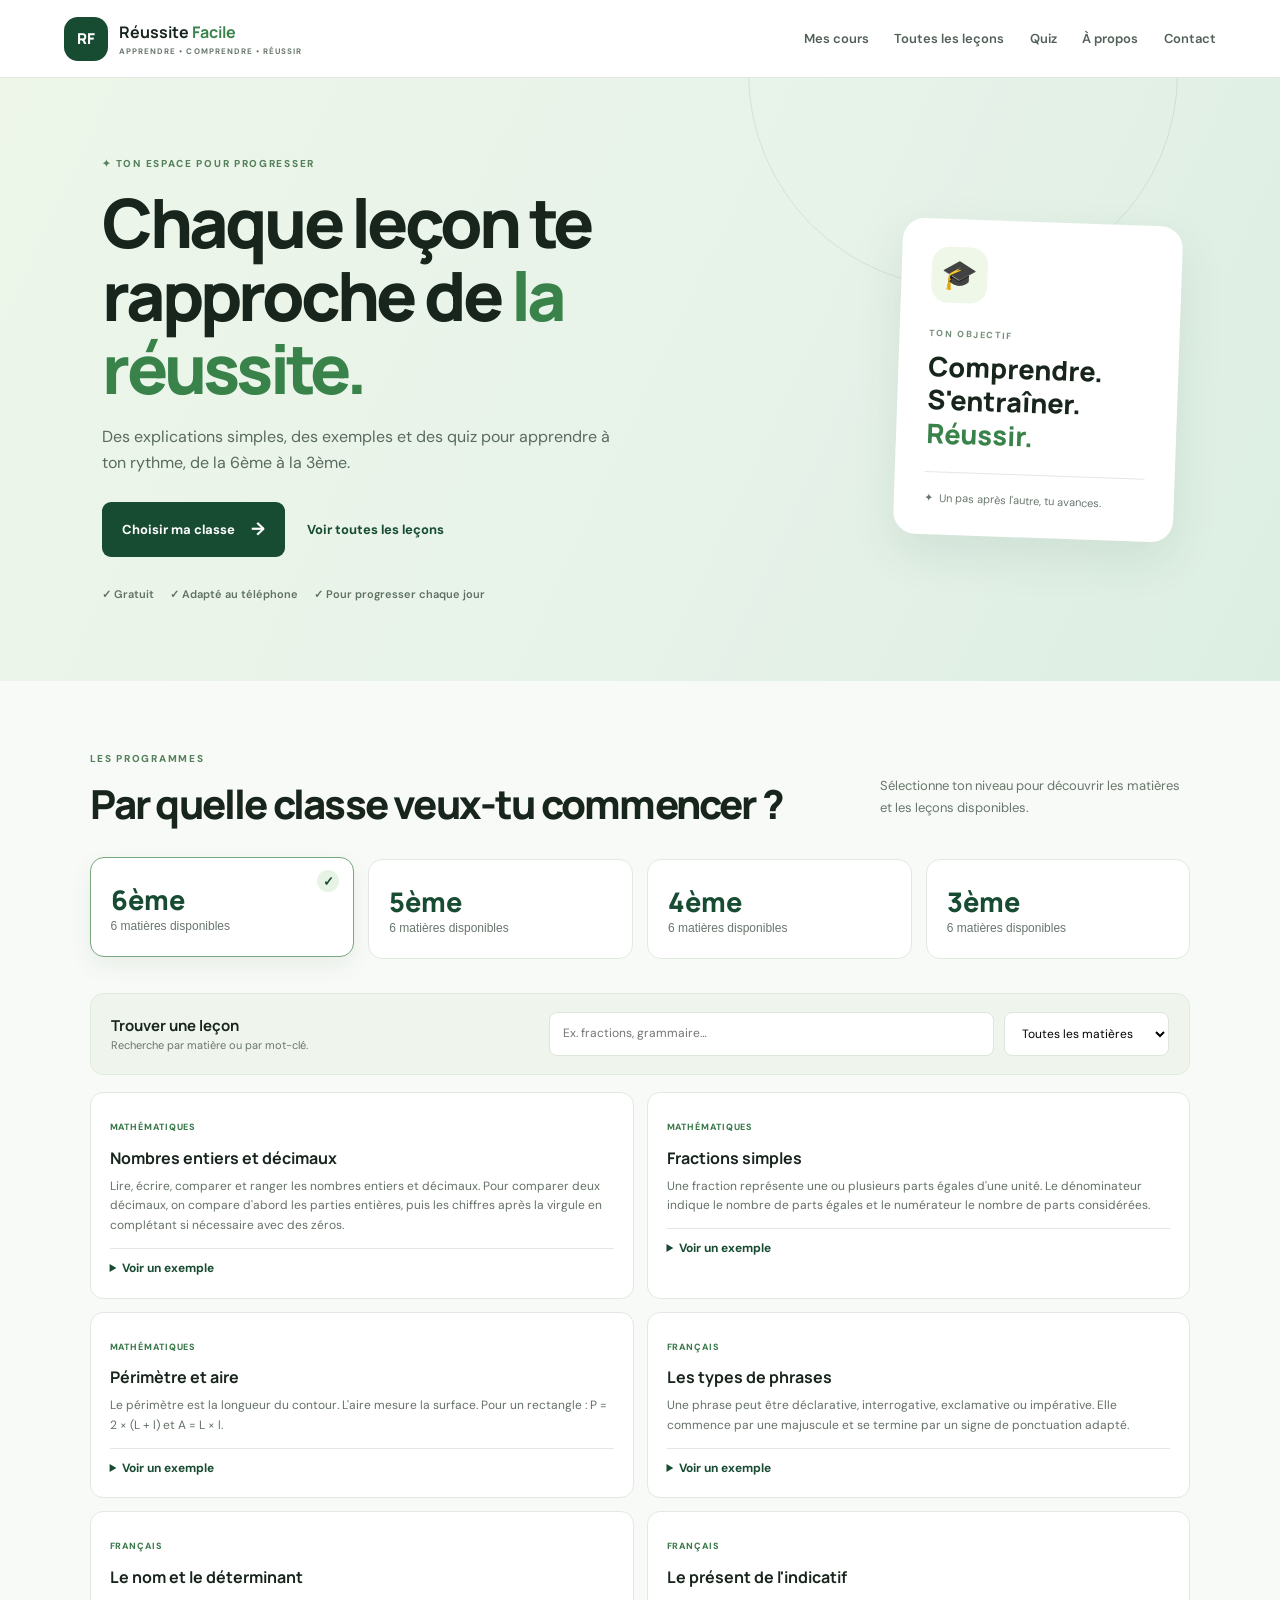
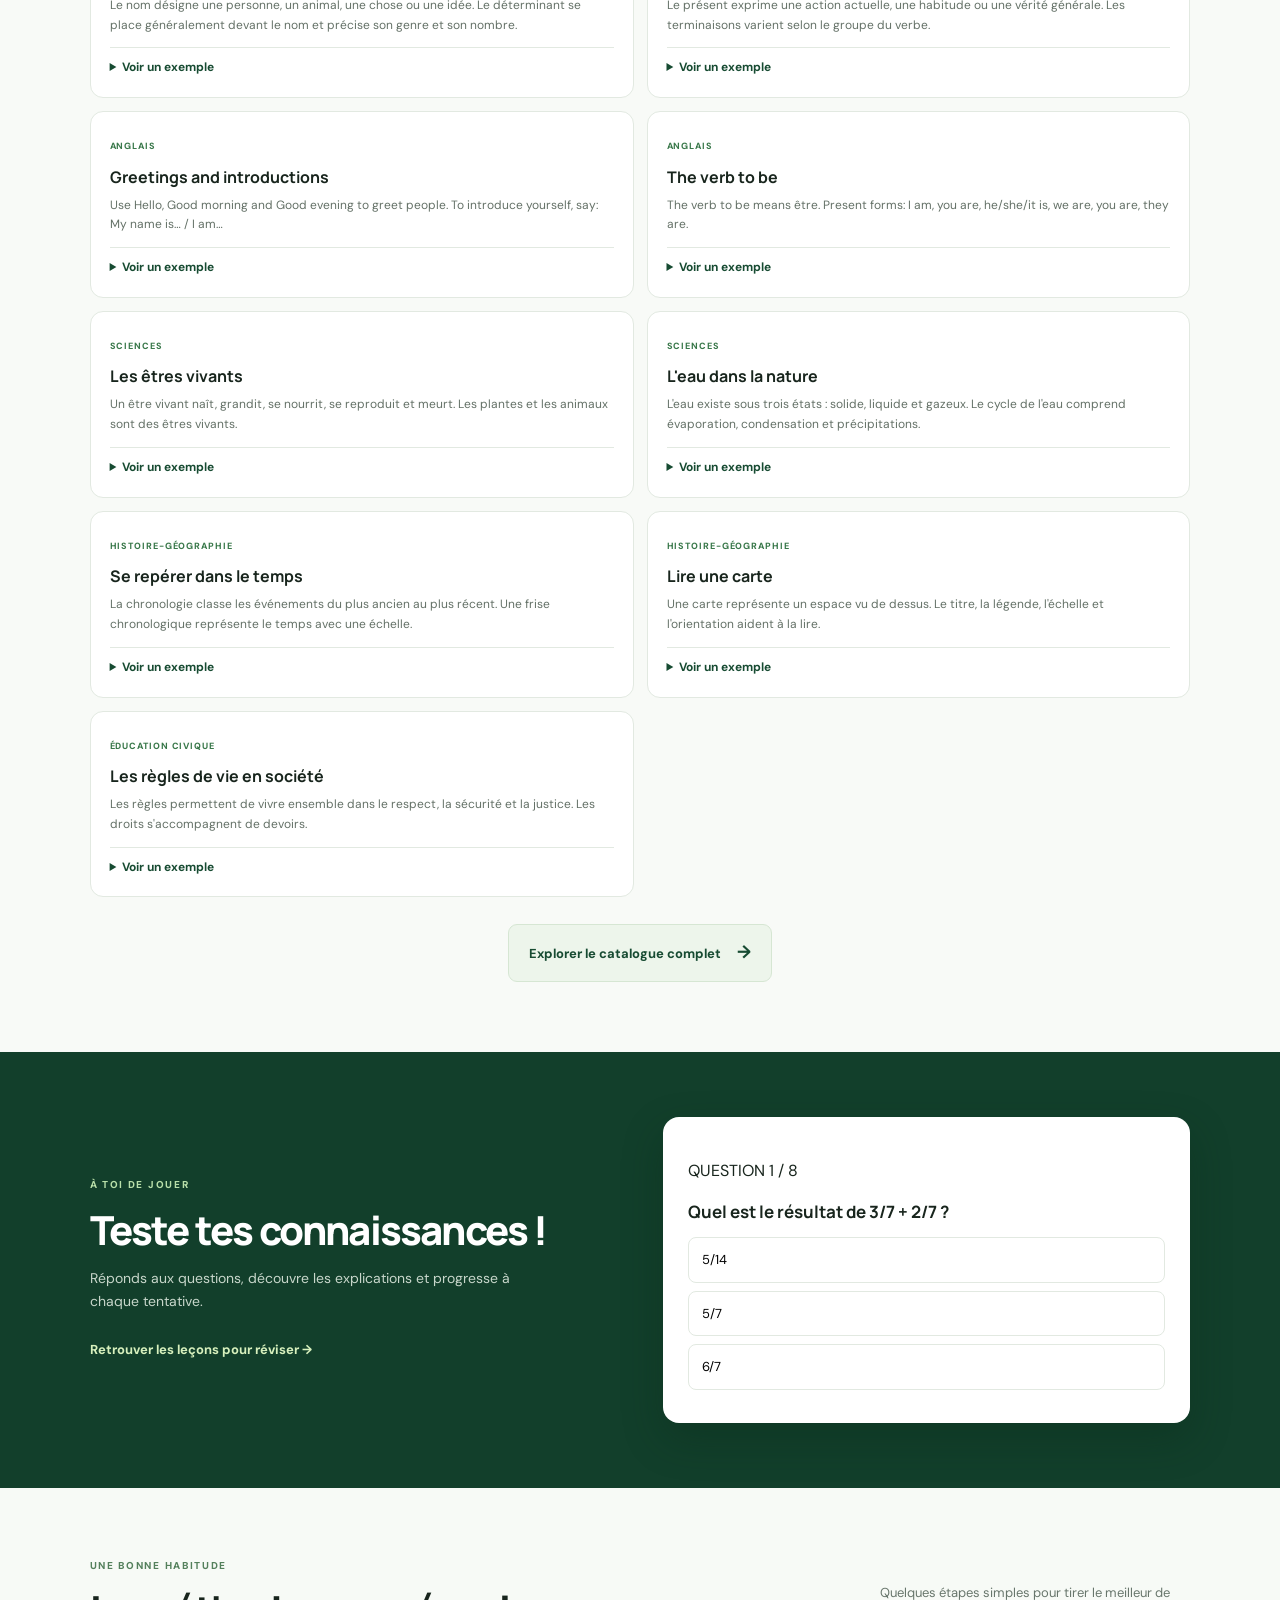
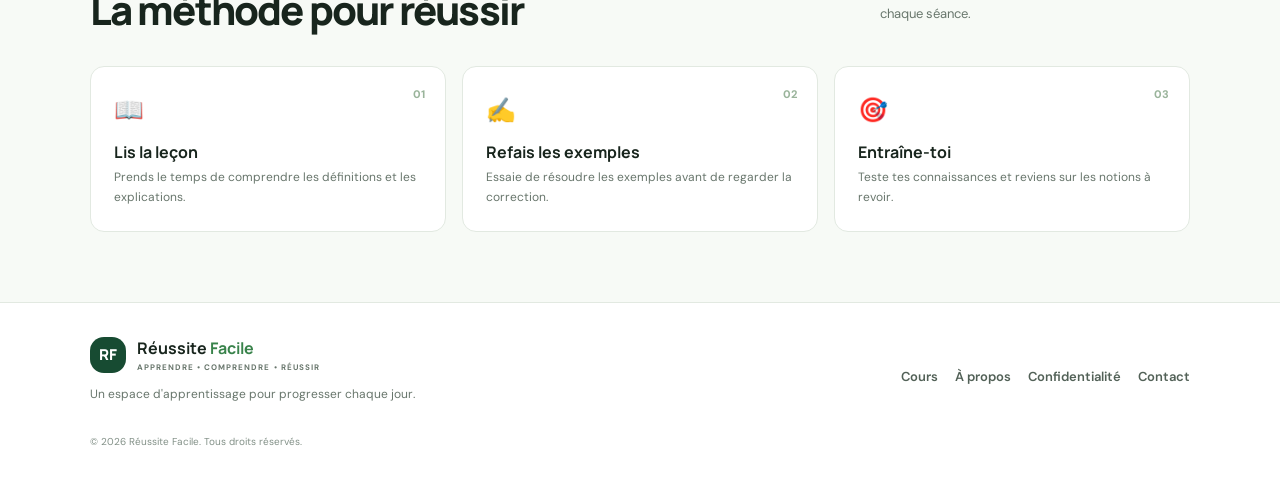
==== commit 5c6954d5: "Add files via upload" ====
--- a/index.html
+++ b/index.html
@@ -1,20 +1,21 @@
 <!doctype html>
 <html lang="fr">
 <head>
-<meta charset="utf-8"><meta name="viewport" content="width=device-width,initial-scale=1">
+<meta charset="utf-8"><meta name="viewport" content="width=device-width, initial-scale=1">
 <meta name="description" content="Réussite Facile : cours, leçons, exercices et quiz pour les élèves de 6ème à 3ème en Côte d'Ivoire.">
-<meta name="theme-color" content="#14532d">
-<title>Réussite Facile — Apprendre et réussir</title><link rel="stylesheet" href="style.css">
+<meta name="theme-color" content="#174b32"><title>Réussite Facile — Apprendre, comprendre, réussir</title>
+<link rel="preconnect" href="https://fonts.googleapis.com"><link rel="preconnect" href="https://fonts.gstatic.com" crossorigin>
+<link href="https://fonts.googleapis.com/css2?family=DM+Sans:wght@400;500;600;700&family=Manrope:wght@400;600;700;800&display=swap" rel="stylesheet"><link rel="stylesheet" href="style.css">
 </head><body>
-<header class="site-header"><a class="brand" href="index.html"><span class="brand-mark">RF</span><span>Réussite <b>Facile</b><small>Apprendre • Comprendre • Réussir</small></span></a>
-<nav><a href="#cours">Cours</a><a href="#quiz">Quiz</a><a href="a-propos.html">À propos</a><a href="contact.html">Contact</a></nav></header>
+<header class="site-header"><a class="brand" href="index.html"><span class="brand-mark">RF</span><span class="brand-name">Réussite <b>Facile</b><small>APPRENDRE • COMPRENDRE • RÉUSSIR</small></span></a>
+<nav aria-label="Navigation principale"><a href="#cours">Mes cours</a><a href="cours.html">Toutes les leçons</a><a href="#quiz">Quiz</a><a href="a-propos.html">À propos</a><a href="contact.html">Contact</a></nav></header>
 <main>
-<section class="hero"><div><p class="eyebrow">TON ESPACE POUR PROGRESSER</p><h1>Le savoir ouvre<br><em>toutes les portes.</em></h1><p>Des leçons simples, des exemples et des quiz pour avancer de la 6ème à la 3ème.</p><a class="button" href="#cours">Découvrir les cours</a></div><div class="hero-card"><span>🎓</span><strong>4 niveaux</strong><p>De la 6ème à la 3ème</p><hr><strong>Apprends à ton rythme</strong><p>Révise partout, même sur téléphone.</p></div></section>
-<section class="section" id="cours"><div class="section-heading"><div><p class="eyebrow">LES PROGRAMMES</p><h2>Choisis ta classe</h2></div><p>Retrouve les matières et les leçons disponibles.</p></div><div id="class-grid" class="class-grid"></div>
-<div class="toolbar"><input id="search" type="search" placeholder="Rechercher une matière ou une leçon…" aria-label="Rechercher"><select id="subject-filter" aria-label="Filtrer par matière"><option value="">Toutes les matières</option></select></div>
-<div id="lesson-list" class="lesson-list"></div></section>
-<section class="quiz-section" id="quiz"><div class="quiz-intro"><p class="eyebrow">ENTRAÎNE-TOI</p><h2>Un petit quiz pour tester tes connaissances</h2><p>Choisis une réponse et découvre l'explication.</p></div><div class="quiz-box" id="quiz-box"></div></section>
-<section class="section tips"><h2>La méthode pour réussir</h2><div class="tips-grid"><article><b>01</b><h3>Lis la leçon</h3><p>Prends le temps de comprendre les définitions et les exemples.</p></article><article><b>02</b><h3>Refais les exemples</h3><p>Cache la correction et essaie de retrouver les étapes.</p></article><article><b>03</b><h3>Entraîne-toi</h3><p>Utilise les quiz et révise régulièrement tes erreurs.</p></article></div></section>
-</main>
-<footer><div><a class="brand footer-brand" href="index.html"><span class="brand-mark">RF</span><span>Réussite <b>Facile</b></span></a><p>Un espace d'apprentissage pour progresser chaque jour.</p></div><div class="footer-links"><a href="a-propos.html">À propos</a><a href="confidentialite.html">Confidentialité</a><a href="contact.html">Contact</a></div><small>© <span id="year"></span> Réussite Facile. Tous droits réservés.</small></footer>
-<script src="data.js"></script><script src="script.js"></script></body></html>+<section class="hero"><div class="hero-copy"><p class="eyebrow">✦ TON ESPACE POUR PROGRESSER</p><h1>Chaque leçon te rapproche de <em>la réussite.</em></h1><p class="hero-text">Des explications simples, des exemples et des quiz pour apprendre à ton rythme, de la 6ème à la 3ème.</p><div class="hero-actions"><a class="button primary" href="#cours">Choisir ma classe <span>→</span></a><a class="text-link" href="cours.html">Voir toutes les leçons</a></div><div class="hero-proof"><span>✓ Gratuit</span><span>✓ Adapté au téléphone</span><span>✓ Pour progresser chaque jour</span></div></div>
+<aside class="hero-card"><div class="hero-icon">🎓</div><p class="card-kicker">TON OBJECTIF</p><h2>Comprendre.<br>S'entraîner.<br><em>Réussir.</em></h2><div class="card-bottom">✦ &nbsp;Un pas après l'autre, tu avances.</div></aside><div class="hero-decoration"></div></section>
+<section class="section courses-section" id="cours"><div class="section-heading"><div><p class="eyebrow">LES PROGRAMMES</p><h2>Par quelle classe veux-tu commencer ?</h2></div><p>Sélectionne ton niveau pour découvrir les matières et les leçons disponibles.</p></div>
+<div id="class-grid" class="class-grid" aria-label="Choisir une classe"></div><div class="search-panel"><div><strong>Trouver une leçon</strong><small>Recherche par matière ou par mot-clé.</small></div><div class="toolbar"><input id="search" type="search" placeholder="Ex. fractions, grammaire…" aria-label="Rechercher une matière ou une leçon"><select id="subject-filter" aria-label="Filtrer par matière"><option value="">Toutes les matières</option></select></div></div>
+<div id="lesson-list" class="lesson-list" aria-live="polite"></div><div class="all-courses"><a class="button secondary" href="cours.html">Explorer le catalogue complet <span>→</span></a></div></section>
+<section class="quiz-section" id="quiz"><div class="quiz-intro"><p class="eyebrow">À TOI DE JOUER</p><h2>Teste tes connaissances !</h2><p>Réponds aux questions, découvre les explications et progresse à chaque tentative.</p><a href="cours.html" class="quiz-link">Retrouver les leçons pour réviser →</a></div><div class="quiz-box" id="quiz-box"></div></section>
+<section class="section method-section"><div class="section-heading"><div><p class="eyebrow">UNE BONNE HABITUDE</p><h2>La méthode pour réussir</h2></div><p>Quelques étapes simples pour tirer le meilleur de chaque séance.</p></div><div class="tips-grid"><article><span class="step">01</span><div class="tip-icon">📖</div><h3>Lis la leçon</h3><p>Prends le temps de comprendre les définitions et les explications.</p></article><article><span class="step">02</span><div class="tip-icon">✍️</div><h3>Refais les exemples</h3><p>Essaie de résoudre les exemples avant de regarder la correction.</p></article><article><span class="step">03</span><div class="tip-icon">🎯</div><h3>Entraîne-toi</h3><p>Teste tes connaissances et reviens sur les notions à revoir.</p></article></div></section>
+</main><footer><div class="footer-main"><a class="brand footer-brand" href="index.html"><span class="brand-mark">RF</span><span class="brand-name">Réussite <b>Facile</b><small>APPRENDRE • COMPRENDRE • RÉUSSIR</small></span></a><p>Un espace d'apprentissage pour progresser chaque jour.</p></div><div class="footer-links"><a href="cours.html">Cours</a><a href="a-propos.html">À propos</a><a href="confidentialite.html">Confidentialité</a><a href="contact.html">Contact</a></div><small>© <span id="year"></span> Réussite Facile. Tous droits réservés.</small></footer>
+<script src="data.js"></script><script src="script.js"></script></body></html>
--- a/style.css
+++ b/style.css
@@ -1,3 +1,8 @@
 @import url('https://fonts.googleapis.com/css2?family=DM+Sans:wght@400;500;600;700&family=Manrope:wght@400;600;700;800&display=swap');
-:root{--green:#14532d;--lime:#d9f99d;--ink:#17231b;--muted:#66736a;--paper:#f7faf6;--line:#e2e9e1}*{box-sizing:border-box}html{scroll-behavior:smooth}body{margin:0;background:var(--paper);color:var(--ink);font-family:'DM Sans',sans-serif;line-height:1.6}.site-header{height:auto;min-height:76px;padding:14px max(5vw,20px);display:flex;align-items:center;justify-content:space-between;gap:20px;background:#fff;border-bottom:1px solid var(--line);position:sticky;top:0;z-index:5}.brand{display:flex;gap:10px;align-items:center;color:var(--ink);text-decoration:none;font-weight:700}.brand small{display:block;color:var(--muted);font-size:10px;font-weight:500;letter-spacing:.04em}.brand-mark{display:grid;place-items:center;width:42px;height:42px;border-radius:13px;background:var(--green);color:white;font-weight:800}.site-header nav{display:flex;gap:22px;flex-wrap:wrap}.site-header nav a,.footer-links a{color:#46554a;text-decoration:none;font-size:14px}.site-header nav a:hover,.footer-links a:hover{color:var(--green)}.hero{padding:78px max(8vw,24px);background:linear-gradient(115deg,#eff8e9,#e7f3eb);display:flex;align-items:center;justify-content:space-between;gap:45px;min-height:430px}.hero>div:first-child{max-width:620px}.eyebrow{font-size:11px;font-weight:800;letter-spacing:.16em;color:#54805c}.hero h1{font:800 clamp(42px,6vw,68px)/1.08 Manrope,sans-serif;letter-spacing:-.05em;margin:12px 0}.hero h1 em{color:#39834b;font-style:normal}.hero p{color:#5d6d60;max-width:500px}.button{display:inline-block;margin-top:18px;padding:13px 21px;border-radius:9px;background:var(--green);color:#fff;text-decoration:none;font-weight:700}.hero-card{background:#fff;padding:28px;border-radius:20px;box-shadow:0 18px 50px #234c2514;width:250px;flex-shrink:0}.hero-card span{font-size:36px}.hero-card strong{display:block;margin-top:8px}.hero-card p{font-size:13px;margin:3px 0}.hero-card hr{border:0;border-top:1px solid var(--line);margin:18px 0}.section{padding:70px max(7vw,22px)}.section-heading{display:flex;align-items:end;justify-content:space-between;gap:20px;margin-bottom:25px}.section h2,.quiz-section h2{font:800 clamp(28px,4vw,40px)/1.15 Manrope,sans-serif;letter-spacing:-.04em;margin:5px 0}.section-heading>p{color:var(--muted);max-width:300px;font-size:14px}.class-grid{display:grid;grid-template-columns:repeat(4,1fr);gap:14px}.class-card{border:1px solid var(--line);background:#fff;padding:22px;border-radius:14px;text-align:left;cursor:pointer;transition:.2s;color:var(--ink)}.class-card:hover,.class-card.active{border-color:#73a77b;box-shadow:0 8px 24px #1c5c2812;transform:translateY(-2px)}.class-card b{font:800 28px Manrope;color:var(--green);display:block}.class-card span{font-size:13px;color:var(--muted)}.toolbar{display:flex;gap:12px;margin:32px 0 18px}.toolbar input,.toolbar select{padding:12px 14px;border:1px solid var(--line);border-radius:9px;background:#fff;font:inherit}.toolbar input{flex:1}.lesson-list{display:grid;grid-template-columns:repeat(2,1fr);gap:14px}.lesson{background:#fff;border:1px solid var(--line);border-radius:13px;padding:20px}.lesson .tag{font-size:11px;color:#3e7d49;font-weight:700;text-transform:uppercase;letter-spacing:.08em}.lesson h3{font:700 18px Manrope;margin:6px 0}.lesson p{font-size:14px;color:#59665d;margin:8px 0}.lesson details{margin-top:12px;border-top:1px solid var(--line);padding-top:10px}.lesson summary{font-size:13px;font-weight:700;color:var(--green);cursor:pointer}.lesson .example{background:#f1f7ef;padding:12px;border-radius:8px;margin-top:10px;font-size:13px}.quiz-section{padding:65px max(7vw,22px);background:#123f26;color:#fff;display:grid;grid-template-columns:1fr 1fr;gap:40px;align-items:center}.quiz-section .eyebrow{color:#b7e7a9}.quiz-intro p:last-child{color:#c8d7cb}.quiz-box{background:#fff;color:var(--ink);border-radius:16px;padding:25px}.quiz-box h3{margin:0 0 14px;font:700 18px Manrope}.answer{display:block;width:100%;text-align:left;padding:11px 13px;margin:8px 0;border:1px solid var(--line);background:#fff;border-radius:8px;cursor:pointer;font:inherit}.answer:hover{border-color:#70a779}.answer.correct{background:#e7f7e8;border-color:#54a365}.answer.wrong{background:#fff0ed;border-color:#d88978}.feedback{font-size:13px;margin-top:12px;color:#536257}.next{border:0;background:var(--green);color:#fff;padding:10px 16px;border-radius:8px;margin-top:12px;cursor:pointer}.tips-grid{display:grid;grid-template-columns:repeat(3,1fr);gap:20px;margin-top:28px}.tips-grid article{background:#fff;border:1px solid var(--line);border-radius:14px;padding:22px}.tips-grid article>b{color:#6b9b70;font-size:13px}.tips-grid h3{margin:8px 0}.tips-grid p{font-size:14px;color:var(--muted)}footer{padding:35px max(7vw,22px);background:#fff;border-top:1px solid var(--line);display:grid;grid-template-columns:1fr auto;gap:18px}footer p{font-size:13px;color:var(--muted)}footer small{grid-column:1/-1;color:#7b887e}.footer-links{display:flex;gap:18px;align-items:center;flex-wrap:wrap}.footer-brand .brand-mark{width:34px;height:34px}
-@media(max-width:760px){.site-header{align-items:flex-start;flex-direction:column}.site-header nav{gap:14px}.hero{padding-top:55px;padding-bottom:55px;flex-direction:column;align-items:flex-start}.hero-card{width:100%}.class-grid{grid-template-columns:repeat(2,1fr)}.lesson-list{grid-template-columns:1fr}.section-heading{display:block}.toolbar{flex-direction:column}.quiz-section{grid-template-columns:1fr;gap:20px}.tips-grid{grid-template-columns:1fr}footer{grid-template-columns:1fr}.footer-links{grid-row:2}footer small{grid-column:1}}
+:root{--green:#174b32;--green2:#39834b;--ink:#18251d;--muted:#68766c;--paper:#f8faf7;--line:#e2e9e1;--shadow:0 18px 48px rgba(25,65,39,.09)}
+*{box-sizing:border-box}html{scroll-behavior:smooth;scroll-padding-top:95px}body{margin:0;background:var(--paper);color:var(--ink);font-family:'DM Sans',sans-serif;line-height:1.65}.site-header{min-height:78px;padding:12px max(5vw,22px);display:flex;align-items:center;justify-content:space-between;gap:24px;background:#fff;border-bottom:1px solid var(--line);position:sticky;top:0;z-index:10}.brand{display:flex;gap:11px;align-items:center;color:var(--ink);text-decoration:none}.brand-mark{display:grid;place-items:center;width:44px;height:44px;border-radius:14px;background:var(--green);color:#fff;font:800 15px Manrope}.brand-name{font:700 16px Manrope;line-height:1.25}.brand-name b{color:var(--green2)}.brand-name small{display:block;color:var(--muted);font:700 8px 'DM Sans';letter-spacing:.13em;margin-top:4px}.site-header nav{display:flex;gap:clamp(12px,2vw,26px);align-items:center;flex-wrap:wrap}.site-header nav a,.footer-links a{color:#526157;text-decoration:none;font-size:13px;font-weight:600}.site-header nav a:hover,.footer-links a:hover{color:var(--green2)}
+.hero{position:relative;overflow:hidden;padding:78px max(8vw,24px);background:linear-gradient(115deg,#edf6e9,#e7f2e9 58%,#dceee2);display:flex;align-items:center;justify-content:space-between;gap:50px;min-height:465px}.hero-copy{max-width:650px;z-index:1}.eyebrow{font-size:10px;font-weight:800;letter-spacing:.17em;color:#54805c;margin:0 0 13px}.hero h1{font:800 clamp(42px,6vw,68px)/1.08 Manrope;letter-spacing:-.055em;margin:10px 0 18px}.hero h1 em,.hero-card h2 em{color:var(--green2);font-style:normal}.hero-text{color:#596b5e;max-width:510px;font-size:16px}.hero-actions{display:flex;align-items:center;gap:22px;flex-wrap:wrap;margin-top:25px}.button{display:inline-flex;align-items:center;justify-content:center;gap:16px;padding:13px 20px;border-radius:9px;text-decoration:none;font-weight:700;font-size:13px}.button.primary{background:var(--green);color:#fff}.button.secondary{background:#edf5eb;color:var(--green);border:1px solid #d6e6d3}.button span{font-size:18px}.text-link,.quiz-link{color:var(--green);font-size:13px;font-weight:700;text-decoration:none}.hero-proof{display:flex;gap:16px;flex-wrap:wrap;margin-top:28px;color:#5e7162;font-size:11px;font-weight:600}.hero-card{background:#fff;padding:28px 30px;border-radius:22px;box-shadow:var(--shadow);width:280px;flex-shrink:0;transform:rotate(2deg);z-index:1}.hero-icon{width:56px;height:56px;border-radius:17px;background:#eff7e9;display:grid;place-items:center;font-size:29px}.card-kicker{font-size:9px;letter-spacing:.18em;color:#78907b;font-weight:800;margin:24px 0 8px}.hero-card h2{font:800 27px/1.24 Manrope;margin:0}.card-bottom{border-top:1px solid var(--line);margin-top:22px;padding-top:16px;color:#69776d;font-size:11px}.hero-decoration{position:absolute;width:430px;height:430px;border:1px solid #42804d22;border-radius:50%;right:8%;top:-220px}
+.section{padding:70px max(7vw,22px)}.section-heading{display:flex;align-items:end;justify-content:space-between;gap:24px;margin-bottom:28px}.section h2,.quiz-section h2{font:800 clamp(28px,4vw,40px)/1.16 Manrope;letter-spacing:-.045em;margin:4px 0}.section-heading>p{color:var(--muted);max-width:310px;font-size:13px}.class-grid{display:grid;grid-template-columns:repeat(4,1fr);gap:14px}.class-card{position:relative;border:1px solid var(--line);background:#fff;padding:20px;border-radius:14px;text-align:left;cursor:pointer;transition:.2s;color:var(--ink);min-height:100px}.class-card:hover,.class-card.active{border-color:#76a77d;box-shadow:0 9px 24px #1c5c2812;transform:translateY(-2px)}.class-card.active:after{content:'✓';position:absolute;right:14px;top:12px;width:22px;height:22px;border-radius:50%;background:#e7f4e5;color:var(--green);display:grid;place-items:center;font-weight:800}.class-card b{font:800 27px Manrope;color:var(--green);display:block}.class-card span{font-size:12px;color:var(--muted)}.search-panel{display:flex;align-items:center;justify-content:space-between;gap:20px;margin:34px 0 17px;padding:18px 20px;background:#eff5ed;border:1px solid #e1ebde;border-radius:13px}.search-panel strong,.search-panel small{display:block}.search-panel strong{font:700 15px Manrope}.search-panel small{font-size:11px;color:var(--muted)}.toolbar{display:flex;gap:10px;flex:1;max-width:620px}.toolbar input,.toolbar select{min-width:0;padding:11px 13px;border:1px solid #dce6da;border-radius:8px;background:#fff;font:inherit;font-size:12px}.toolbar input{flex:1}.toolbar select{max-width:190px}.lesson-list{display:grid;grid-template-columns:repeat(2,1fr);gap:13px}.lesson{background:#fff;border:1px solid var(--line);border-radius:13px;padding:19px}.lesson .tag{font-size:9px;color:#39784a;font-weight:800;text-transform:uppercase;letter-spacing:.1em}.lesson h3{font:700 16px Manrope;margin:8px 0}.lesson p{font-size:12px;color:#647167;margin:7px 0}.lesson details{margin-top:12px;border-top:1px solid var(--line);padding-top:10px}.lesson summary{font-size:12px;font-weight:700;color:var(--green);cursor:pointer}.lesson .example{background:#f1f7ef;padding:12px;border-radius:8px;margin-top:10px;font-size:12px}.all-courses{text-align:center;margin-top:27px}
+.quiz-section{padding:65px max(7vw,22px);background:#123f2b;color:#fff;display:grid;grid-template-columns:1fr 1fr;gap:45px;align-items:center}.quiz-section .eyebrow{color:#b8dfa9}.quiz-intro p:not(.eyebrow){color:#c8d7cb;max-width:430px;font-size:14px}.quiz-link{display:inline-block;color:#d7f0bd;margin-top:12px}.quiz-box{background:#fff;color:var(--ink);border-radius:16px;padding:25px;box-shadow:0 16px 40px #09291855}.quiz-box h3{margin:0 0 14px;font:700 17px Manrope}.answer{display:block;width:100%;text-align:left;padding:11px 13px;margin:8px 0;border:1px solid var(--line);background:#fff;border-radius:8px;cursor:pointer;font:inherit;font-size:13px}.answer.correct{background:#e7f7e8;border-color:#54a365}.answer.wrong{background:#fff0ed;border-color:#d88978}.feedback{font-size:12px;margin-top:12px;color:#536257}.next{border:0;background:var(--green);color:#fff;padding:10px 16px;border-radius:8px;margin-top:12px;cursor:pointer}.method-section{background:#f7faf6}.tips-grid{display:grid;grid-template-columns:repeat(3,1fr);gap:16px;margin-top:27px}.tips-grid article{position:relative;background:#fff;border:1px solid var(--line);border-radius:14px;padding:23px}.step{position:absolute;right:20px;top:18px;color:#9ab49b;font-size:11px;font-weight:800}.tip-icon{font-size:24px}.tips-grid h3{font:700 16px Manrope;margin:12px 0 5px}.tips-grid p{font-size:12px;color:var(--muted);margin:0}footer{padding:34px max(7vw,22px);background:#fff;border-top:1px solid var(--line);display:grid;grid-template-columns:1fr auto;gap:17px}.footer-main p{font-size:12px;color:var(--muted)}.footer-brand .brand-mark{width:36px;height:36px}.footer-links{display:flex;gap:17px;align-items:center;flex-wrap:wrap}footer>small{grid-column:1/-1;color:#829087;font-size:10px}
+@media(max-width:760px){.site-header{align-items:flex-start;flex-direction:column;padding:12px 20px;gap:10px}.site-header nav{gap:10px 17px}.site-header nav a{font-size:12px}.hero{padding:52px 22px;flex-direction:column;align-items:flex-start;gap:28px}.hero h1{font-size:clamp(40px,11vw,58px)}.hero-card{width:100%;transform:none}.hero-proof{gap:9px 14px}.section{padding:52px 20px}.section-heading{display:block}.section-heading>p{margin-top:10px}.class-grid{grid-template-columns:repeat(2,minmax(0,1fr));gap:10px}.class-card{padding:16px;min-height:90px}.search-panel{display:block;padding:15px}.toolbar{flex-direction:column;margin-top:13px;max-width:none}.toolbar select{max-width:none}.lesson-list{grid-template-columns:1fr}.quiz-section{grid-template-columns:1fr;gap:22px;padding:52px 20px}.tips-grid{grid-template-columns:1fr}.tips-grid article{padding:20px}footer{grid-template-columns:1fr;padding:28px 20px}.footer-links{grid-row:2;gap:12px 17px}footer>small{grid-column:1}}
+@media(prefers-reduced-motion:reduce){html{scroll-behavior:auto}*,*:before,*:after{transition:none!important}}
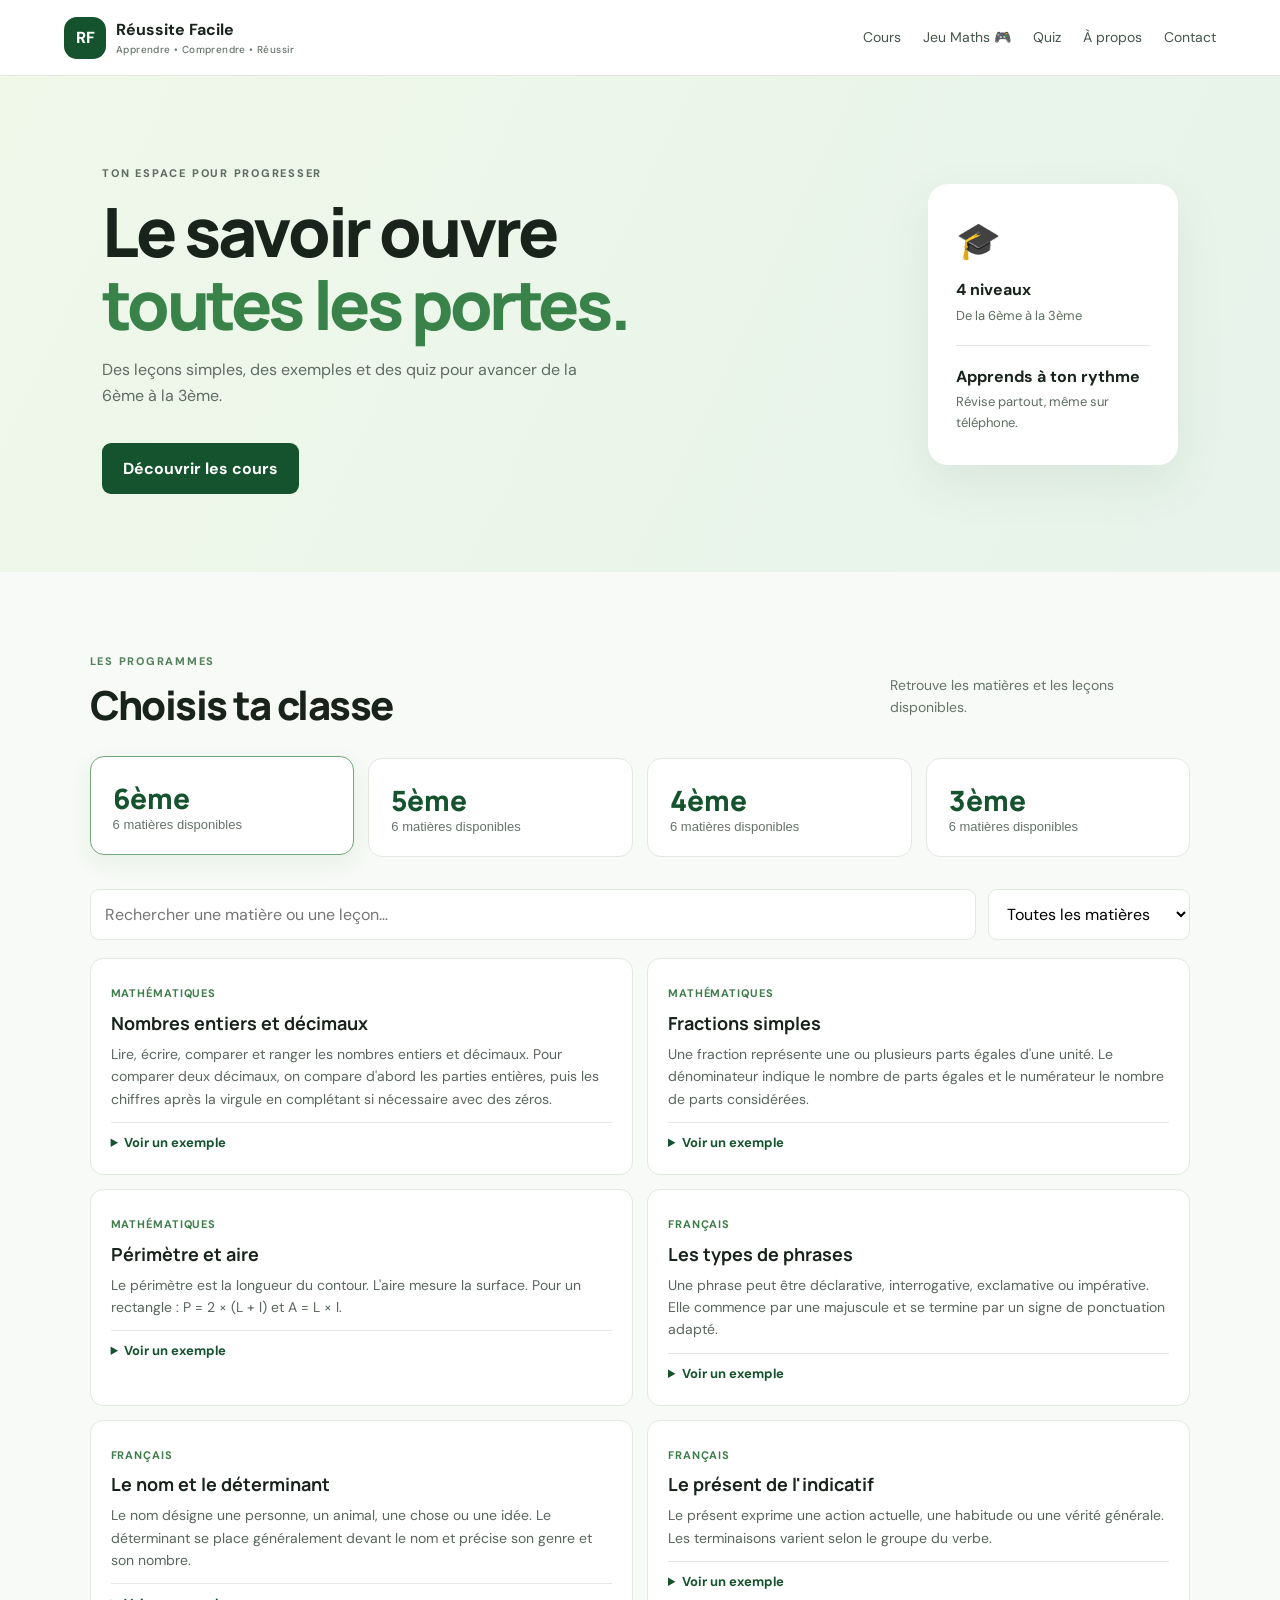
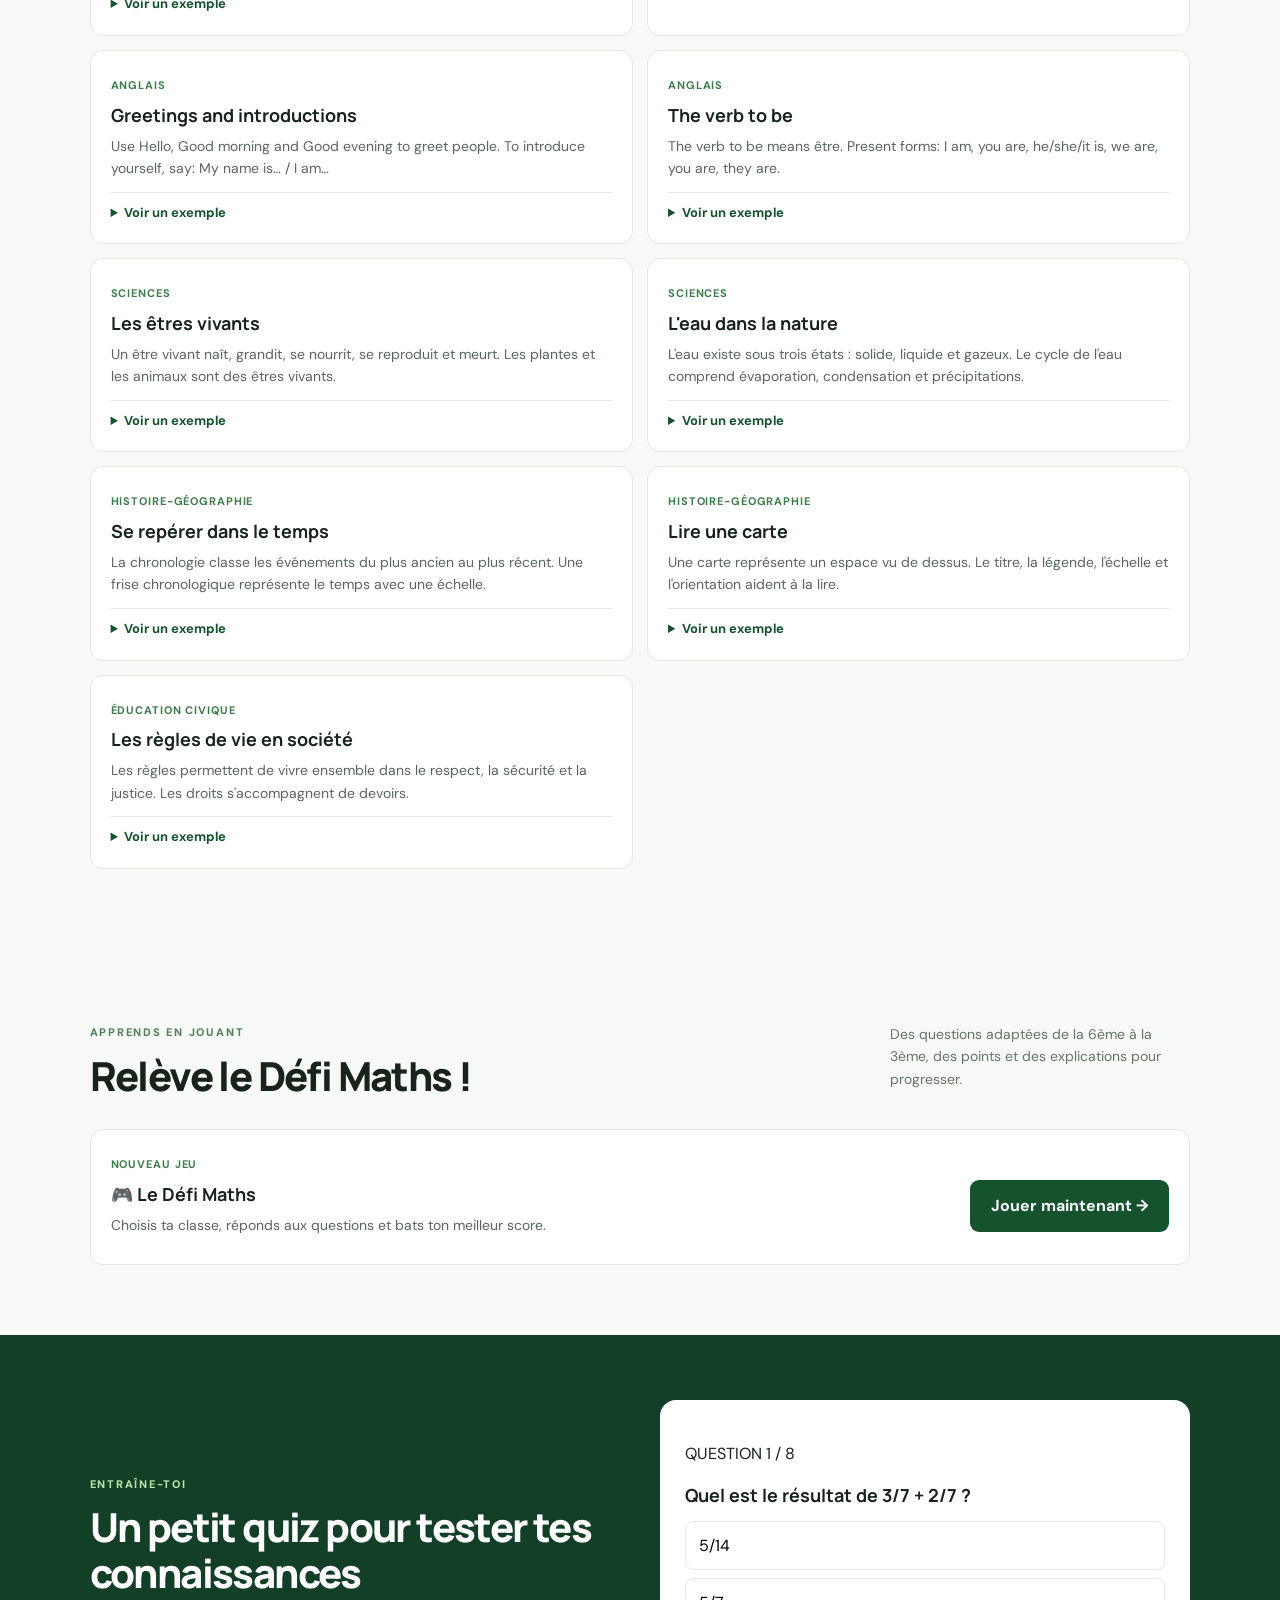
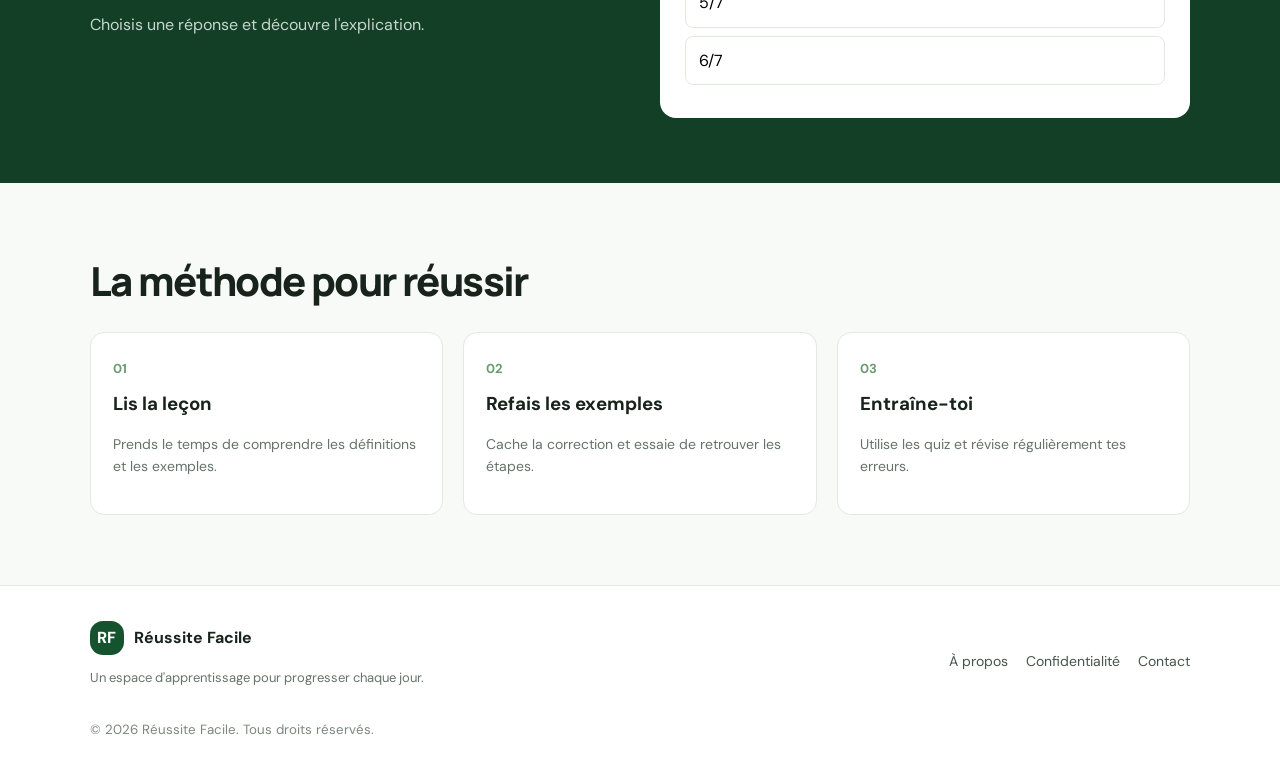
==== commit b3a7d581: "Add files via upload" ====
--- a/index.html
+++ b/index.html
@@ -1,21 +1,21 @@
 <!doctype html>
 <html lang="fr">
 <head>
-<meta charset="utf-8"><meta name="viewport" content="width=device-width, initial-scale=1">
+<meta charset="utf-8"><meta name="viewport" content="width=device-width,initial-scale=1">
 <meta name="description" content="Réussite Facile : cours, leçons, exercices et quiz pour les élèves de 6ème à 3ème en Côte d'Ivoire.">
-<meta name="theme-color" content="#174b32"><title>Réussite Facile — Apprendre, comprendre, réussir</title>
-<link rel="preconnect" href="https://fonts.googleapis.com"><link rel="preconnect" href="https://fonts.gstatic.com" crossorigin>
-<link href="https://fonts.googleapis.com/css2?family=DM+Sans:wght@400;500;600;700&family=Manrope:wght@400;600;700;800&display=swap" rel="stylesheet"><link rel="stylesheet" href="style.css">
+<meta name="theme-color" content="#14532d">
+<title>Réussite Facile — Apprendre et réussir</title><link rel="stylesheet" href="style.css">
 </head><body>
-<header class="site-header"><a class="brand" href="index.html"><span class="brand-mark">RF</span><span class="brand-name">Réussite <b>Facile</b><small>APPRENDRE • COMPRENDRE • RÉUSSIR</small></span></a>
-<nav aria-label="Navigation principale"><a href="#cours">Mes cours</a><a href="cours.html">Toutes les leçons</a><a href="#quiz">Quiz</a><a href="a-propos.html">À propos</a><a href="contact.html">Contact</a></nav></header>
+<header class="site-header"><a class="brand" href="index.html"><span class="brand-mark">RF</span><span>Réussite <b>Facile</b><small>Apprendre • Comprendre • Réussir</small></span></a>
+<nav><a href="#cours">Cours</a><a href="jeu-maths.html">Jeu Maths 🎮</a><a href="#quiz">Quiz</a><a href="a-propos.html">À propos</a><a href="contact.html">Contact</a></nav></header>
 <main>
-<section class="hero"><div class="hero-copy"><p class="eyebrow">✦ TON ESPACE POUR PROGRESSER</p><h1>Chaque leçon te rapproche de <em>la réussite.</em></h1><p class="hero-text">Des explications simples, des exemples et des quiz pour apprendre à ton rythme, de la 6ème à la 3ème.</p><div class="hero-actions"><a class="button primary" href="#cours">Choisir ma classe <span>→</span></a><a class="text-link" href="cours.html">Voir toutes les leçons</a></div><div class="hero-proof"><span>✓ Gratuit</span><span>✓ Adapté au téléphone</span><span>✓ Pour progresser chaque jour</span></div></div>
-<aside class="hero-card"><div class="hero-icon">🎓</div><p class="card-kicker">TON OBJECTIF</p><h2>Comprendre.<br>S'entraîner.<br><em>Réussir.</em></h2><div class="card-bottom">✦ &nbsp;Un pas après l'autre, tu avances.</div></aside><div class="hero-decoration"></div></section>
-<section class="section courses-section" id="cours"><div class="section-heading"><div><p class="eyebrow">LES PROGRAMMES</p><h2>Par quelle classe veux-tu commencer ?</h2></div><p>Sélectionne ton niveau pour découvrir les matières et les leçons disponibles.</p></div>
-<div id="class-grid" class="class-grid" aria-label="Choisir une classe"></div><div class="search-panel"><div><strong>Trouver une leçon</strong><small>Recherche par matière ou par mot-clé.</small></div><div class="toolbar"><input id="search" type="search" placeholder="Ex. fractions, grammaire…" aria-label="Rechercher une matière ou une leçon"><select id="subject-filter" aria-label="Filtrer par matière"><option value="">Toutes les matières</option></select></div></div>
-<div id="lesson-list" class="lesson-list" aria-live="polite"></div><div class="all-courses"><a class="button secondary" href="cours.html">Explorer le catalogue complet <span>→</span></a></div></section>
-<section class="quiz-section" id="quiz"><div class="quiz-intro"><p class="eyebrow">À TOI DE JOUER</p><h2>Teste tes connaissances !</h2><p>Réponds aux questions, découvre les explications et progresse à chaque tentative.</p><a href="cours.html" class="quiz-link">Retrouver les leçons pour réviser →</a></div><div class="quiz-box" id="quiz-box"></div></section>
-<section class="section method-section"><div class="section-heading"><div><p class="eyebrow">UNE BONNE HABITUDE</p><h2>La méthode pour réussir</h2></div><p>Quelques étapes simples pour tirer le meilleur de chaque séance.</p></div><div class="tips-grid"><article><span class="step">01</span><div class="tip-icon">📖</div><h3>Lis la leçon</h3><p>Prends le temps de comprendre les définitions et les explications.</p></article><article><span class="step">02</span><div class="tip-icon">✍️</div><h3>Refais les exemples</h3><p>Essaie de résoudre les exemples avant de regarder la correction.</p></article><article><span class="step">03</span><div class="tip-icon">🎯</div><h3>Entraîne-toi</h3><p>Teste tes connaissances et reviens sur les notions à revoir.</p></article></div></section>
-</main><footer><div class="footer-main"><a class="brand footer-brand" href="index.html"><span class="brand-mark">RF</span><span class="brand-name">Réussite <b>Facile</b><small>APPRENDRE • COMPRENDRE • RÉUSSIR</small></span></a><p>Un espace d'apprentissage pour progresser chaque jour.</p></div><div class="footer-links"><a href="cours.html">Cours</a><a href="a-propos.html">À propos</a><a href="confidentialite.html">Confidentialité</a><a href="contact.html">Contact</a></div><small>© <span id="year"></span> Réussite Facile. Tous droits réservés.</small></footer>
-<script src="data.js"></script><script src="script.js"></script></body></html>
+<section class="hero"><div><p class="eyebrow">TON ESPACE POUR PROGRESSER</p><h1>Le savoir ouvre<br><em>toutes les portes.</em></h1><p>Des leçons simples, des exemples et des quiz pour avancer de la 6ème à la 3ème.</p><a class="button" href="#cours">Découvrir les cours</a></div><div class="hero-card"><span>🎓</span><strong>4 niveaux</strong><p>De la 6ème à la 3ème</p><hr><strong>Apprends à ton rythme</strong><p>Révise partout, même sur téléphone.</p></div></section>
+<section class="section" id="cours"><div class="section-heading"><div><p class="eyebrow">LES PROGRAMMES</p><h2>Choisis ta classe</h2></div><p>Retrouve les matières et les leçons disponibles.</p></div><div id="class-grid" class="class-grid"></div>
+<div class="toolbar"><input id="search" type="search" placeholder="Rechercher une matière ou une leçon…" aria-label="Rechercher"><select id="subject-filter" aria-label="Filtrer par matière"><option value="">Toutes les matières</option></select></div>
+<div id="lesson-list" class="lesson-list"></div></section>
+<section class="section" id="jeu"><div class="section-heading"><div><p class="eyebrow">APPRENDS EN JOUANT</p><h2>Relève le Défi Maths !</h2></div><p>Des questions adaptées de la 6ème à la 3ème, des points et des explications pour progresser.</p></div><div class="lesson" style="display:flex;align-items:center;justify-content:space-between;gap:18px;flex-wrap:wrap"><div><span class="tag">NOUVEAU JEU</span><h3>🎮 Le Défi Maths</h3><p>Choisis ta classe, réponds aux questions et bats ton meilleur score.</p></div><a class="button" href="jeu-maths.html">Jouer maintenant →</a></div></section>
+<section class="quiz-section" id="quiz"><div class="quiz-intro"><p class="eyebrow">ENTRAÎNE-TOI</p><h2>Un petit quiz pour tester tes connaissances</h2><p>Choisis une réponse et découvre l'explication.</p></div><div class="quiz-box" id="quiz-box"></div></section>
+<section class="section tips"><h2>La méthode pour réussir</h2><div class="tips-grid"><article><b>01</b><h3>Lis la leçon</h3><p>Prends le temps de comprendre les définitions et les exemples.</p></article><article><b>02</b><h3>Refais les exemples</h3><p>Cache la correction et essaie de retrouver les étapes.</p></article><article><b>03</b><h3>Entraîne-toi</h3><p>Utilise les quiz et révise régulièrement tes erreurs.</p></article></div></section>
+</main>
+<footer><div><a class="brand footer-brand" href="index.html"><span class="brand-mark">RF</span><span>Réussite <b>Facile</b></span></a><p>Un espace d'apprentissage pour progresser chaque jour.</p></div><div class="footer-links"><a href="a-propos.html">À propos</a><a href="confidentialite.html">Confidentialité</a><a href="contact.html">Contact</a></div><small>© <span id="year"></span> Réussite Facile. Tous droits réservés.</small></footer>
+<script src="data.js"></script><script src="script.js"></script></body></html>
--- a/style.css
+++ b/style.css
@@ -1,8 +1,3 @@
 @import url('https://fonts.googleapis.com/css2?family=DM+Sans:wght@400;500;600;700&family=Manrope:wght@400;600;700;800&display=swap');
-:root{--green:#174b32;--green2:#39834b;--ink:#18251d;--muted:#68766c;--paper:#f8faf7;--line:#e2e9e1;--shadow:0 18px 48px rgba(25,65,39,.09)}
-*{box-sizing:border-box}html{scroll-behavior:smooth;scroll-padding-top:95px}body{margin:0;background:var(--paper);color:var(--ink);font-family:'DM Sans',sans-serif;line-height:1.65}.site-header{min-height:78px;padding:12px max(5vw,22px);display:flex;align-items:center;justify-content:space-between;gap:24px;background:#fff;border-bottom:1px solid var(--line);position:sticky;top:0;z-index:10}.brand{display:flex;gap:11px;align-items:center;color:var(--ink);text-decoration:none}.brand-mark{display:grid;place-items:center;width:44px;height:44px;border-radius:14px;background:var(--green);color:#fff;font:800 15px Manrope}.brand-name{font:700 16px Manrope;line-height:1.25}.brand-name b{color:var(--green2)}.brand-name small{display:block;color:var(--muted);font:700 8px 'DM Sans';letter-spacing:.13em;margin-top:4px}.site-header nav{display:flex;gap:clamp(12px,2vw,26px);align-items:center;flex-wrap:wrap}.site-header nav a,.footer-links a{color:#526157;text-decoration:none;font-size:13px;font-weight:600}.site-header nav a:hover,.footer-links a:hover{color:var(--green2)}
-.hero{position:relative;overflow:hidden;padding:78px max(8vw,24px);background:linear-gradient(115deg,#edf6e9,#e7f2e9 58%,#dceee2);display:flex;align-items:center;justify-content:space-between;gap:50px;min-height:465px}.hero-copy{max-width:650px;z-index:1}.eyebrow{font-size:10px;font-weight:800;letter-spacing:.17em;color:#54805c;margin:0 0 13px}.hero h1{font:800 clamp(42px,6vw,68px)/1.08 Manrope;letter-spacing:-.055em;margin:10px 0 18px}.hero h1 em,.hero-card h2 em{color:var(--green2);font-style:normal}.hero-text{color:#596b5e;max-width:510px;font-size:16px}.hero-actions{display:flex;align-items:center;gap:22px;flex-wrap:wrap;margin-top:25px}.button{display:inline-flex;align-items:center;justify-content:center;gap:16px;padding:13px 20px;border-radius:9px;text-decoration:none;font-weight:700;font-size:13px}.button.primary{background:var(--green);color:#fff}.button.secondary{background:#edf5eb;color:var(--green);border:1px solid #d6e6d3}.button span{font-size:18px}.text-link,.quiz-link{color:var(--green);font-size:13px;font-weight:700;text-decoration:none}.hero-proof{display:flex;gap:16px;flex-wrap:wrap;margin-top:28px;color:#5e7162;font-size:11px;font-weight:600}.hero-card{background:#fff;padding:28px 30px;border-radius:22px;box-shadow:var(--shadow);width:280px;flex-shrink:0;transform:rotate(2deg);z-index:1}.hero-icon{width:56px;height:56px;border-radius:17px;background:#eff7e9;display:grid;place-items:center;font-size:29px}.card-kicker{font-size:9px;letter-spacing:.18em;color:#78907b;font-weight:800;margin:24px 0 8px}.hero-card h2{font:800 27px/1.24 Manrope;margin:0}.card-bottom{border-top:1px solid var(--line);margin-top:22px;padding-top:16px;color:#69776d;font-size:11px}.hero-decoration{position:absolute;width:430px;height:430px;border:1px solid #42804d22;border-radius:50%;right:8%;top:-220px}
-.section{padding:70px max(7vw,22px)}.section-heading{display:flex;align-items:end;justify-content:space-between;gap:24px;margin-bottom:28px}.section h2,.quiz-section h2{font:800 clamp(28px,4vw,40px)/1.16 Manrope;letter-spacing:-.045em;margin:4px 0}.section-heading>p{color:var(--muted);max-width:310px;font-size:13px}.class-grid{display:grid;grid-template-columns:repeat(4,1fr);gap:14px}.class-card{position:relative;border:1px solid var(--line);background:#fff;padding:20px;border-radius:14px;text-align:left;cursor:pointer;transition:.2s;color:var(--ink);min-height:100px}.class-card:hover,.class-card.active{border-color:#76a77d;box-shadow:0 9px 24px #1c5c2812;transform:translateY(-2px)}.class-card.active:after{content:'✓';position:absolute;right:14px;top:12px;width:22px;height:22px;border-radius:50%;background:#e7f4e5;color:var(--green);display:grid;place-items:center;font-weight:800}.class-card b{font:800 27px Manrope;color:var(--green);display:block}.class-card span{font-size:12px;color:var(--muted)}.search-panel{display:flex;align-items:center;justify-content:space-between;gap:20px;margin:34px 0 17px;padding:18px 20px;background:#eff5ed;border:1px solid #e1ebde;border-radius:13px}.search-panel strong,.search-panel small{display:block}.search-panel strong{font:700 15px Manrope}.search-panel small{font-size:11px;color:var(--muted)}.toolbar{display:flex;gap:10px;flex:1;max-width:620px}.toolbar input,.toolbar select{min-width:0;padding:11px 13px;border:1px solid #dce6da;border-radius:8px;background:#fff;font:inherit;font-size:12px}.toolbar input{flex:1}.toolbar select{max-width:190px}.lesson-list{display:grid;grid-template-columns:repeat(2,1fr);gap:13px}.lesson{background:#fff;border:1px solid var(--line);border-radius:13px;padding:19px}.lesson .tag{font-size:9px;color:#39784a;font-weight:800;text-transform:uppercase;letter-spacing:.1em}.lesson h3{font:700 16px Manrope;margin:8px 0}.lesson p{font-size:12px;color:#647167;margin:7px 0}.lesson details{margin-top:12px;border-top:1px solid var(--line);padding-top:10px}.lesson summary{font-size:12px;font-weight:700;color:var(--green);cursor:pointer}.lesson .example{background:#f1f7ef;padding:12px;border-radius:8px;margin-top:10px;font-size:12px}.all-courses{text-align:center;margin-top:27px}
-.quiz-section{padding:65px max(7vw,22px);background:#123f2b;color:#fff;display:grid;grid-template-columns:1fr 1fr;gap:45px;align-items:center}.quiz-section .eyebrow{color:#b8dfa9}.quiz-intro p:not(.eyebrow){color:#c8d7cb;max-width:430px;font-size:14px}.quiz-link{display:inline-block;color:#d7f0bd;margin-top:12px}.quiz-box{background:#fff;color:var(--ink);border-radius:16px;padding:25px;box-shadow:0 16px 40px #09291855}.quiz-box h3{margin:0 0 14px;font:700 17px Manrope}.answer{display:block;width:100%;text-align:left;padding:11px 13px;margin:8px 0;border:1px solid var(--line);background:#fff;border-radius:8px;cursor:pointer;font:inherit;font-size:13px}.answer.correct{background:#e7f7e8;border-color:#54a365}.answer.wrong{background:#fff0ed;border-color:#d88978}.feedback{font-size:12px;margin-top:12px;color:#536257}.next{border:0;background:var(--green);color:#fff;padding:10px 16px;border-radius:8px;margin-top:12px;cursor:pointer}.method-section{background:#f7faf6}.tips-grid{display:grid;grid-template-columns:repeat(3,1fr);gap:16px;margin-top:27px}.tips-grid article{position:relative;background:#fff;border:1px solid var(--line);border-radius:14px;padding:23px}.step{position:absolute;right:20px;top:18px;color:#9ab49b;font-size:11px;font-weight:800}.tip-icon{font-size:24px}.tips-grid h3{font:700 16px Manrope;margin:12px 0 5px}.tips-grid p{font-size:12px;color:var(--muted);margin:0}footer{padding:34px max(7vw,22px);background:#fff;border-top:1px solid var(--line);display:grid;grid-template-columns:1fr auto;gap:17px}.footer-main p{font-size:12px;color:var(--muted)}.footer-brand .brand-mark{width:36px;height:36px}.footer-links{display:flex;gap:17px;align-items:center;flex-wrap:wrap}footer>small{grid-column:1/-1;color:#829087;font-size:10px}
-@media(max-width:760px){.site-header{align-items:flex-start;flex-direction:column;padding:12px 20px;gap:10px}.site-header nav{gap:10px 17px}.site-header nav a{font-size:12px}.hero{padding:52px 22px;flex-direction:column;align-items:flex-start;gap:28px}.hero h1{font-size:clamp(40px,11vw,58px)}.hero-card{width:100%;transform:none}.hero-proof{gap:9px 14px}.section{padding:52px 20px}.section-heading{display:block}.section-heading>p{margin-top:10px}.class-grid{grid-template-columns:repeat(2,minmax(0,1fr));gap:10px}.class-card{padding:16px;min-height:90px}.search-panel{display:block;padding:15px}.toolbar{flex-direction:column;margin-top:13px;max-width:none}.toolbar select{max-width:none}.lesson-list{grid-template-columns:1fr}.quiz-section{grid-template-columns:1fr;gap:22px;padding:52px 20px}.tips-grid{grid-template-columns:1fr}.tips-grid article{padding:20px}footer{grid-template-columns:1fr;padding:28px 20px}.footer-links{grid-row:2;gap:12px 17px}footer>small{grid-column:1}}
-@media(prefers-reduced-motion:reduce){html{scroll-behavior:auto}*,*:before,*:after{transition:none!important}}
+:root{--green:#14532d;--lime:#d9f99d;--ink:#17231b;--muted:#66736a;--paper:#f7faf6;--line:#e2e9e1}*{box-sizing:border-box}html{scroll-behavior:smooth}body{margin:0;background:var(--paper);color:var(--ink);font-family:'DM Sans',sans-serif;line-height:1.6}.site-header{height:auto;min-height:76px;padding:14px max(5vw,20px);display:flex;align-items:center;justify-content:space-between;gap:20px;background:#fff;border-bottom:1px solid var(--line);position:sticky;top:0;z-index:5}.brand{display:flex;gap:10px;align-items:center;color:var(--ink);text-decoration:none;font-weight:700}.brand small{display:block;color:var(--muted);font-size:10px;font-weight:500;letter-spacing:.04em}.brand-mark{display:grid;place-items:center;width:42px;height:42px;border-radius:13px;background:var(--green);color:white;font-weight:800}.site-header nav{display:flex;gap:22px;flex-wrap:wrap}.site-header nav a,.footer-links a{color:#46554a;text-decoration:none;font-size:14px}.site-header nav a:hover,.footer-links a:hover{color:var(--green)}.hero{padding:78px max(8vw,24px);background:linear-gradient(115deg,#eff8e9,#e7f3eb);display:flex;align-items:center;justify-content:space-between;gap:45px;min-height:430px}.hero>div:first-child{max-width:620px}.eyebrow{font-size:11px;font-weight:800;letter-spacing:.16em;color:#54805c}.hero h1{font:800 clamp(42px,6vw,68px)/1.08 Manrope,sans-serif;letter-spacing:-.05em;margin:12px 0}.hero h1 em{color:#39834b;font-style:normal}.hero p{color:#5d6d60;max-width:500px}.button{display:inline-block;margin-top:18px;padding:13px 21px;border-radius:9px;background:var(--green);color:#fff;text-decoration:none;font-weight:700}.hero-card{background:#fff;padding:28px;border-radius:20px;box-shadow:0 18px 50px #234c2514;width:250px;flex-shrink:0}.hero-card span{font-size:36px}.hero-card strong{display:block;margin-top:8px}.hero-card p{font-size:13px;margin:3px 0}.hero-card hr{border:0;border-top:1px solid var(--line);margin:18px 0}.section{padding:70px max(7vw,22px)}.section-heading{display:flex;align-items:end;justify-content:space-between;gap:20px;margin-bottom:25px}.section h2,.quiz-section h2{font:800 clamp(28px,4vw,40px)/1.15 Manrope,sans-serif;letter-spacing:-.04em;margin:5px 0}.section-heading>p{color:var(--muted);max-width:300px;font-size:14px}.class-grid{display:grid;grid-template-columns:repeat(4,1fr);gap:14px}.class-card{border:1px solid var(--line);background:#fff;padding:22px;border-radius:14px;text-align:left;cursor:pointer;transition:.2s;color:var(--ink)}.class-card:hover,.class-card.active{border-color:#73a77b;box-shadow:0 8px 24px #1c5c2812;transform:translateY(-2px)}.class-card b{font:800 28px Manrope;color:var(--green);display:block}.class-card span{font-size:13px;color:var(--muted)}.toolbar{display:flex;gap:12px;margin:32px 0 18px}.toolbar input,.toolbar select{padding:12px 14px;border:1px solid var(--line);border-radius:9px;background:#fff;font:inherit}.toolbar input{flex:1}.lesson-list{display:grid;grid-template-columns:repeat(2,1fr);gap:14px}.lesson{background:#fff;border:1px solid var(--line);border-radius:13px;padding:20px}.lesson .tag{font-size:11px;color:#3e7d49;font-weight:700;text-transform:uppercase;letter-spacing:.08em}.lesson h3{font:700 18px Manrope;margin:6px 0}.lesson p{font-size:14px;color:#59665d;margin:8px 0}.lesson details{margin-top:12px;border-top:1px solid var(--line);padding-top:10px}.lesson summary{font-size:13px;font-weight:700;color:var(--green);cursor:pointer}.lesson .example{background:#f1f7ef;padding:12px;border-radius:8px;margin-top:10px;font-size:13px}.quiz-section{padding:65px max(7vw,22px);background:#123f26;color:#fff;display:grid;grid-template-columns:1fr 1fr;gap:40px;align-items:center}.quiz-section .eyebrow{color:#b7e7a9}.quiz-intro p:last-child{color:#c8d7cb}.quiz-box{background:#fff;color:var(--ink);border-radius:16px;padding:25px}.quiz-box h3{margin:0 0 14px;font:700 18px Manrope}.answer{display:block;width:100%;text-align:left;padding:11px 13px;margin:8px 0;border:1px solid var(--line);background:#fff;border-radius:8px;cursor:pointer;font:inherit}.answer:hover{border-color:#70a779}.answer.correct{background:#e7f7e8;border-color:#54a365}.answer.wrong{background:#fff0ed;border-color:#d88978}.feedback{font-size:13px;margin-top:12px;color:#536257}.next{border:0;background:var(--green);color:#fff;padding:10px 16px;border-radius:8px;margin-top:12px;cursor:pointer}.tips-grid{display:grid;grid-template-columns:repeat(3,1fr);gap:20px;margin-top:28px}.tips-grid article{background:#fff;border:1px solid var(--line);border-radius:14px;padding:22px}.tips-grid article>b{color:#6b9b70;font-size:13px}.tips-grid h3{margin:8px 0}.tips-grid p{font-size:14px;color:var(--muted)}footer{padding:35px max(7vw,22px);background:#fff;border-top:1px solid var(--line);display:grid;grid-template-columns:1fr auto;gap:18px}footer p{font-size:13px;color:var(--muted)}footer small{grid-column:1/-1;color:#7b887e}.footer-links{display:flex;gap:18px;align-items:center;flex-wrap:wrap}.footer-brand .brand-mark{width:34px;height:34px}
+@media(max-width:760px){.site-header{align-items:flex-start;flex-direction:column}.site-header nav{gap:14px}.hero{padding-top:55px;padding-bottom:55px;flex-direction:column;align-items:flex-start}.hero-card{width:100%}.class-grid{grid-template-columns:repeat(2,1fr)}.lesson-list{grid-template-columns:1fr}.section-heading{display:block}.toolbar{flex-direction:column}.quiz-section{grid-template-columns:1fr;gap:20px}.tips-grid{grid-template-columns:1fr}footer{grid-template-columns:1fr}.footer-links{grid-row:2}footer small{grid-column:1}}
